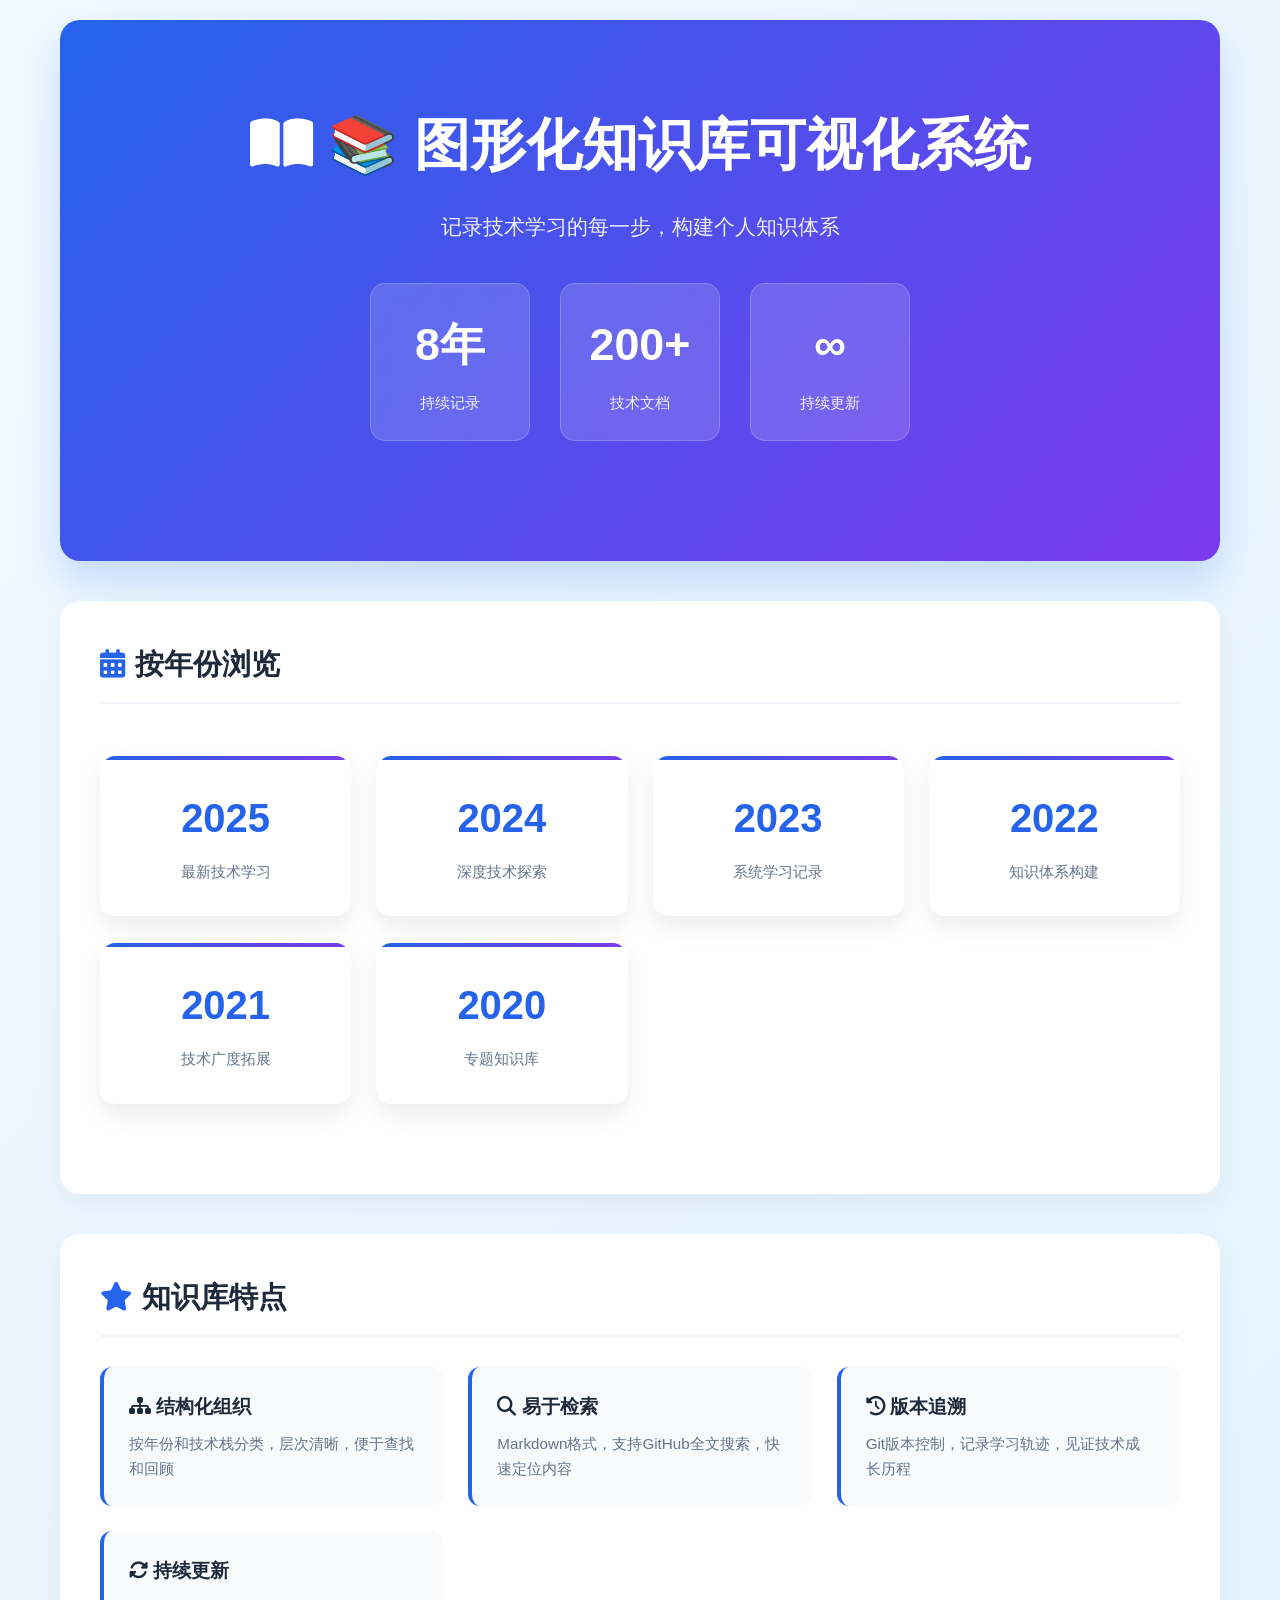
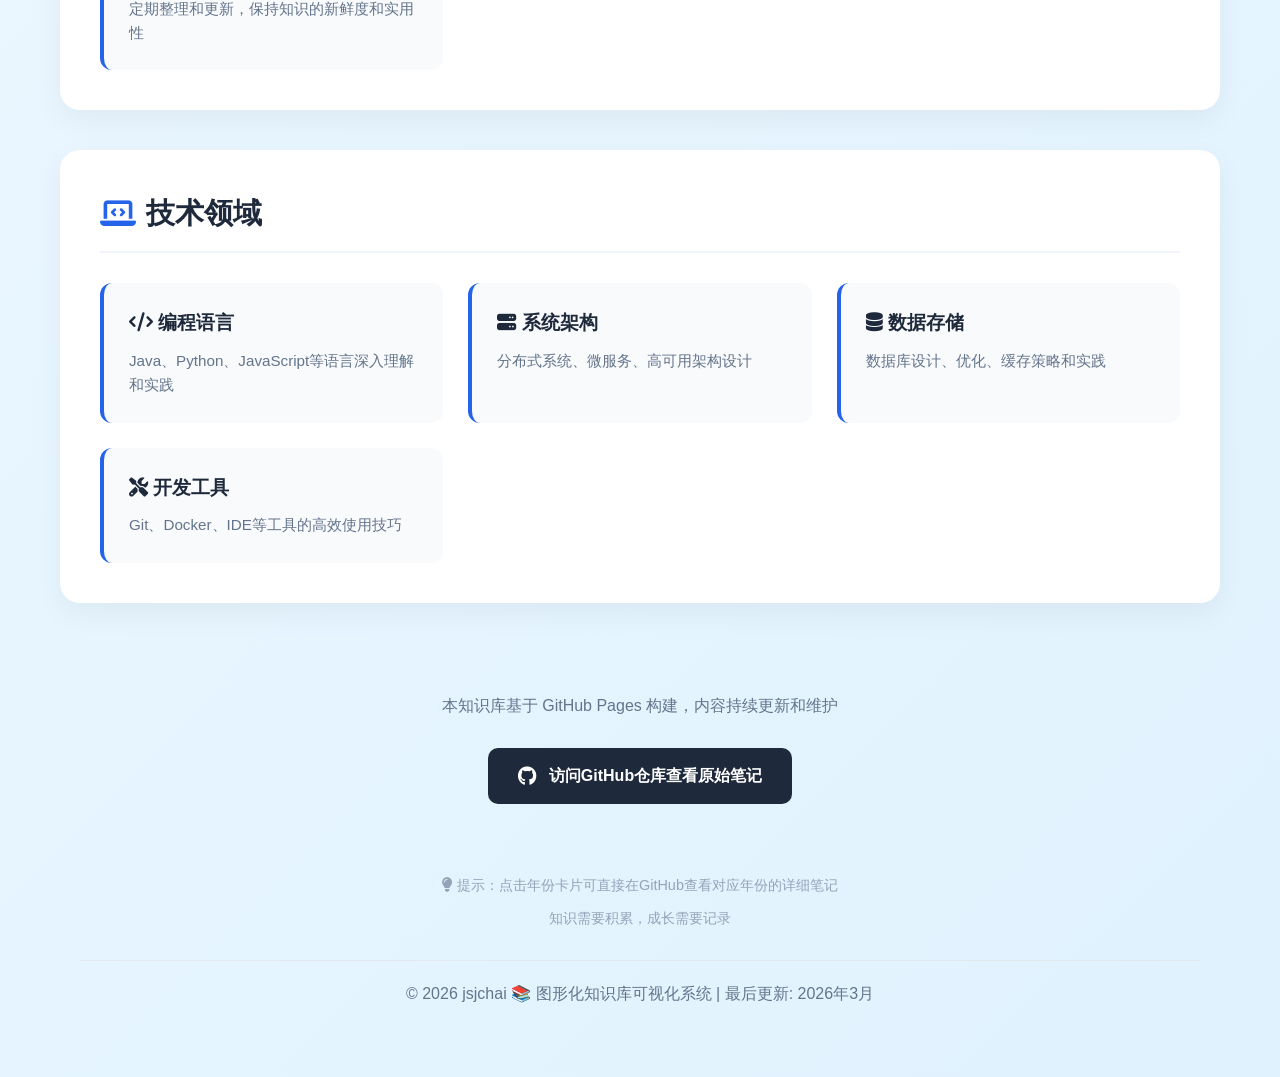
==== index.html @ b57062b4 "初始提交：创建图形化知识库可视化系统 包含： - 主页面 index.html - 2020年知识图谱 2020.html - 项目文档 README.md - MIT许可证 LICENSE - Gi" ====
<!DOCTYPE html>
<html lang="zh-CN">
<head>
    <meta charset="UTF-8">
    <meta name="viewport" content="width=device-width, initial-scale=1.0">
    <title>📚 jsjchai的📚 图形化知识库可视化系统</title>
    <link rel="stylesheet" href="https://cdnjs.cloudflare.com/ajax/libs/font-awesome/6.4.0/css/all.min.css">
    <style>
        :root {
            --primary: #2563eb;
            --secondary: #7c3aed;
            --light: #f8fafc;
            --dark: #1e293b;
            --gray: #64748b;
        }
        
        * {
            margin: 0;
            padding: 0;
            box-sizing: border-box;
        }
        
        body {
            font-family: -apple-system, BlinkMacSystemFont, 'Segoe UI', Roboto, 'Helvetica Neue', Arial, sans-serif;
            line-height: 1.6;
            color: var(--dark);
            background: linear-gradient(135deg, #f0f9ff 0%, #e0f2fe 100%);
            min-height: 100vh;
        }
        
        .container {
            max-width: 1200px;
            margin: 0 auto;
            padding: 20px;
        }
        
        /* 头部样式 */
        .hero {
            text-align: center;
            padding: 80px 20px;
            background: linear-gradient(135deg, var(--primary), var(--secondary));
            color: white;
            border-radius: 20px;
            margin-bottom: 40px;
            box-shadow: 0 20px 40px rgba(37, 99, 235, 0.2);
        }
        
        .hero h1 {
            font-size: 3.5em;
            margin-bottom: 20px;
            font-weight: 800;
        }
        
        .hero .subtitle {
            font-size: 1.3em;
            opacity: 0.9;
            max-width: 600px;
            margin: 0 auto 40px;
        }
        
        /* 统计卡片 */
        .stats {
            display: flex;
            justify-content: center;
            gap: 30px;
            margin: 40px 0;
            flex-wrap: wrap;
        }
        
        .stat-card {
            background: rgba(255, 255, 255, 0.15);
            backdrop-filter: blur(10px);
            padding: 25px;
            border-radius: 15px;
            text-align: center;
            min-width: 160px;
            border: 1px solid rgba(255, 255, 255, 0.2);
            transition: transform 0.3s ease;
        }
        
        .stat-card:hover {
            transform: translateY(-5px);
        }
        
        .stat-number {
            font-size: 2.8em;
            font-weight: bold;
            margin-bottom: 10px;
        }
        
        .stat-label {
            font-size: 0.95em;
            opacity: 0.9;
        }
        
        /* 年份网格 */
        .year-grid {
            display: grid;
            grid-template-columns: repeat(auto-fill, minmax(220px, 1fr));
            gap: 25px;
            margin: 50px 0;
        }
        
        .year-card {
            background: white;
            border-radius: 15px;
            padding: 30px;
            text-align: center;
            text-decoration: none;
            color: var(--dark);
            box-shadow: 0 10px 25px rgba(0, 0, 0, 0.08);
            transition: all 0.3s ease;
            border: 2px solid transparent;
            position: relative;
            overflow: hidden;
        }
        
        .year-card::before {
            content: '';
            position: absolute;
            top: 0;
            left: 0;
            right: 0;
            height: 4px;
            background: linear-gradient(90deg, var(--primary), var(--secondary));
        }
        
        .year-card:hover {
            transform: translateY(-10px);
            box-shadow: 0 20px 40px rgba(0, 0, 0, 0.15);
            border-color: var(--primary);
        }
        
        .year-number {
            font-size: 2.5em;
            font-weight: 800;
            color: var(--primary);
            margin-bottom: 10px;
        }
        
        .year-desc {
            color: var(--gray);
            font-size: 0.95em;
        }
        
        /* 内容区域 */
        .section {
            background: white;
            padding: 40px;
            border-radius: 20px;
            margin: 40px 0;
            box-shadow: 0 10px 30px rgba(0, 0, 0, 0.05);
        }
        
        .section h2 {
            color: var(--dark);
            font-size: 1.8em;
            margin-bottom: 30px;
            padding-bottom: 15px;
            border-bottom: 2px solid #f1f5f9;
            display: flex;
            align-items: center;
            gap: 10px;
        }
        
        .section h2 i {
            color: var(--primary);
        }
        
        /* 特性网格 */
        .features {
            display: grid;
            grid-template-columns: repeat(auto-fit, minmax(280px, 1fr));
            gap: 25px;
        }
        
        .feature {
            padding: 25px;
            background: var(--light);
            border-radius: 12px;
            border-left: 4px solid var(--primary);
        }
        
        .feature h3 {
            color: var(--dark);
            margin-bottom: 10px;
            font-size: 1.2em;
        }
        
        .feature p {
            color: var(--gray);
            font-size: 0.95em;
        }
        
        /* 页脚 */
        footer {
            text-align: center;
            padding: 50px 20px;
            color: var(--gray);
        }
        
        .github-btn {
            display: inline-flex;
            align-items: center;
            gap: 12px;
            background: var(--dark);
            color: white;
            padding: 15px 30px;
            border-radius: 10px;
            text-decoration: none;
            font-weight: 600;
            margin: 30px 0;
            transition: all 0.3s ease;
        }
        
        .github-btn:hover {
            background: #0f172a;
            transform: translateY(-3px);
            box-shadow: 0 10px 20px rgba(0, 0, 0, 0.2);
        }
        
        .github-btn i {
            font-size: 1.2em;
        }
        
        /* 响应式设计 */
        @media (max-width: 768px) {
            .hero h1 {
                font-size: 2.5em;
            }
            
            .hero .subtitle {
                font-size: 1.1em;
            }
            
            .year-grid {
                grid-template-columns: 1fr;
            }
            
            .stats {
                gap: 15px;
            }
            
            .stat-card {
                min-width: 140px;
                padding: 20px;
            }
            
            .stat-number {
                font-size: 2.2em;
            }
            
            .section {
                padding: 25px;
            }
        }
        
        @media (max-width: 480px) {
            .hero {
                padding: 50px 20px;
            }
            
            .hero h1 {
                font-size: 2em;
            }
            
            .stat-card {
                min-width: 120px;
                padding: 15px;
            }
            
            .features {
                grid-template-columns: 1fr;
            }
        }
        
        /* 动画效果 */
        @keyframes fadeIn {
            from { opacity: 0; transform: translateY(20px); }
            to { opacity: 1; transform: translateY(0); }
        }
        
        .fade-in {
            animation: fadeIn 0.6s ease-out;
        }
        
        .delay-1 { animation-delay: 0.1s; }
        .delay-2 { animation-delay: 0.2s; }
        .delay-3 { animation-delay: 0.3s; }
        
        /* 工具提示 */
        .tooltip {
            position: relative;
            display: inline-block;
        }
        
        .tooltip .tooltip-text {
            visibility: hidden;
            width: 200px;
            background-color: var(--dark);
            color: white;
            text-align: center;
            border-radius: 6px;
            padding: 10px;
            position: absolute;
            z-index: 1;
            bottom: 125%;
            left: 50%;
            transform: translateX(-50%);
            opacity: 0;
            transition: opacity 0.3s;
            font-size: 0.9em;
        }
        
        .tooltip:hover .tooltip-text {
            visibility: visible;
            opacity: 1;
        }
    </style>
</head>
<body>
    <div class="container">
        <!-- 头部 -->
        <header class="hero fade-in">
            <h1><i class="fas fa-book-open"></i> 📚 图形化知识库可视化系统</h1>
            <p class="subtitle">记录技术学习的每一步，构建个人知识体系</p>
            
            <div class="stats">
                <div class="stat-card fade-in delay-1">
                    <div class="stat-number">8年</div>
                    <div class="stat-label">持续记录</div>
                </div>
                <div class="stat-card fade-in delay-2">
                    <div class="stat-number">200+</div>
                    <div class="stat-label">技术文档</div>
                </div>
                <div class="stat-card fade-in delay-3">
                    <div class="stat-number">∞</div>
                    <div class="stat-label">持续更新</div>
                </div>
            </div>
        </header>
        
        <!-- 年份导航 -->
        <section class="section fade-in">
            <h2><i class="fas fa-calendar-alt"></i> 按年份浏览</h2>
            <div class="year-grid"><a href="https://github.com/jsjchai/knowledge-graph-visualizer/tree/master/2025" class="year-card tooltip" target="_blank">
                    <div class="year-number">2025</div>
                    <div class="year-desc">最新技术学习</div>
                    <span class="tooltip-text">查看2025年的学习笔记和心得</span>
                </a>
<a href="https://github.com/jsjchai/knowledge-graph-visualizer/tree/master/2024" class="year-card tooltip" target="_blank">
                    <div class="year-number">2024</div>
                    <div class="year-desc">深度技术探索</div>
                    <span class="tooltip-text">查看2024年的技术深度探索记录</span>
                </a>
<a href="https://github.com/jsjchai/knowledge-graph-visualizer/tree/master/2023" class="year-card tooltip" target="_blank">
                    <div class="year-number">2023</div>
                    <div class="year-desc">系统学习记录</div>
                    <span class="tooltip-text">查看2023年的系统学习历程</span>
                </a>
<a href="https://github.com/jsjchai/knowledge-graph-visualizer/tree/master/2022" class="year-card tooltip" target="_blank">
                    <div class="year-number">2022</div>
                    <div class="year-desc">知识体系构建</div>
                    <span class="tooltip-text">查看2022年的知识体系构建过程</span>
                </a>
<a href="https://github.com/jsjchai/knowledge-graph-visualizer/tree/master/2021" class="year-card tooltip" target="_blank">
                    <div class="year-number">2021</div>
                    <div class="year-desc">技术广度拓展</div>
                    <span class="tooltip-text">查看2021年的技术广度拓展记录</span>
                </a>
<a href="2020.html" class="year-card tooltip">
                    <div class="year-number">2020</div>
                    <div class="year-desc">专题知识库</div>
                    <span class="tooltip-text">查看2020年完整知识库专题页面</span>
                </a></div>
        </section>
        
        <!-- 知识库特点 -->
        <section class="section fade-in">
            <h2><i class="fas fa-star"></i> 知识库特点</h2>
            <div class="features">
                <div class="feature">
                    <h3><i class="fas fa-sitemap"></i> 结构化组织</h3>
                    <p>按年份和技术栈分类，层次清晰，便于查找和回顾</p>
                </div>
                <div class="feature">
                    <h3><i class="fas fa-search"></i> 易于检索</h3>
                    <p>Markdown格式，支持GitHub全文搜索，快速定位内容</p>
                </div>
                <div class="feature">
                    <h3><i class="fas fa-history"></i> 版本追溯</h3>
                    <p>Git版本控制，记录学习轨迹，见证技术成长历程</p>
                </div>
                <div class="feature">
                    <h3><i class="fas fa-sync-alt"></i> 持续更新</h3>
                    <p>定期整理和更新，保持知识的新鲜度和实用性</p>
                </div>
            </div>
        </section>
        
        <!-- 技术领域 -->
        <section class="section fade-in">
            <h2><i class="fas fa-laptop-code"></i> 技术领域</h2>
            <div class="features">
                <div class="feature">
                    <h3><i class="fas fa-code"></i> 编程语言</h3>
                    <p>Java、Python、JavaScript等语言深入理解和实践</p>
                </div>
                <div class="feature">
                    <h3><i class="fas fa-server"></i> 系统架构</h3>
                    <p>分布式系统、微服务、高可用架构设计</p>
                </div>
                <div class="feature">
                    <h3><i class="fas fa-database"></i> 数据存储</h3>
                    <p>数据库设计、优化、缓存策略和实践</p>
                </div>
                <div class="feature">
                    <h3><i class="fas fa-tools"></i> 开发工具</h3>
                    <p>Git、Docker、IDE等工具的高效使用技巧</p>
                </div>
            </div>
        </section>
        
        <!-- 页脚 -->
        <footer class="fade-in">
            <p>本知识库基于 GitHub Pages 构建，内容持续更新和维护</p>
            <a href="https://github.com/jsjchai/knowledge-graph-visualizer" class="github-btn" target="_blank">
                <i class="fab fa-github"></i>
                访问GitHub仓库查看原始笔记
            </a>
            <div style="margin-top: 40px; font-size: 0.9em; color: #94a3b8;">
                <p><i class="fas fa-lightbulb"></i> 提示：点击年份卡片可直接在GitHub查看对应年份的详细笔记</p>
                <p style="margin-top: 10px;">知识需要积累，成长需要记录</p>
            </div>
            <div style="margin-top: 30px; padding-top: 20px; border-top: 1px solid #e2e8f0;">
                <p>© 2026 jsjchai 📚 图形化知识库可视化系统 | 最后更新: 2026年3月</p>
            </div>
        </footer>
    </div>
    
    <script>
        // 简单的交互效果
        document.addEventListener('DOMContentLoaded', function() {
            // 为所有卡片添加点击效果
            const cards = document.querySelectorAll('.year-card, .stat-card');
            cards.forEach(card => {
                card.addEventListener('click', function() {
                    this.style.transform = 'scale(0.95)';
                    setTimeout(() => {
                        this.style.transform = '';
                    }, 150);
                });
            });
            
            // 滚动动画
            const observerOptions = {
                threshold: 0.1,
                rootMargin: '0px 0px -50px 0px'
            };
            
            const observer = new IntersectionObserver((entries) => {
                entries.forEach(entry => {
                    if (entry.isIntersecting) {
                        entry.target.classList.add('fade-in');
                    }
                });
            }, observerOptions);
            
            // 观察所有部分
            document.querySelectorAll('.section').forEach(section => {
                observer.observe(section);
            });
        });
    </script>
</body>
</html>
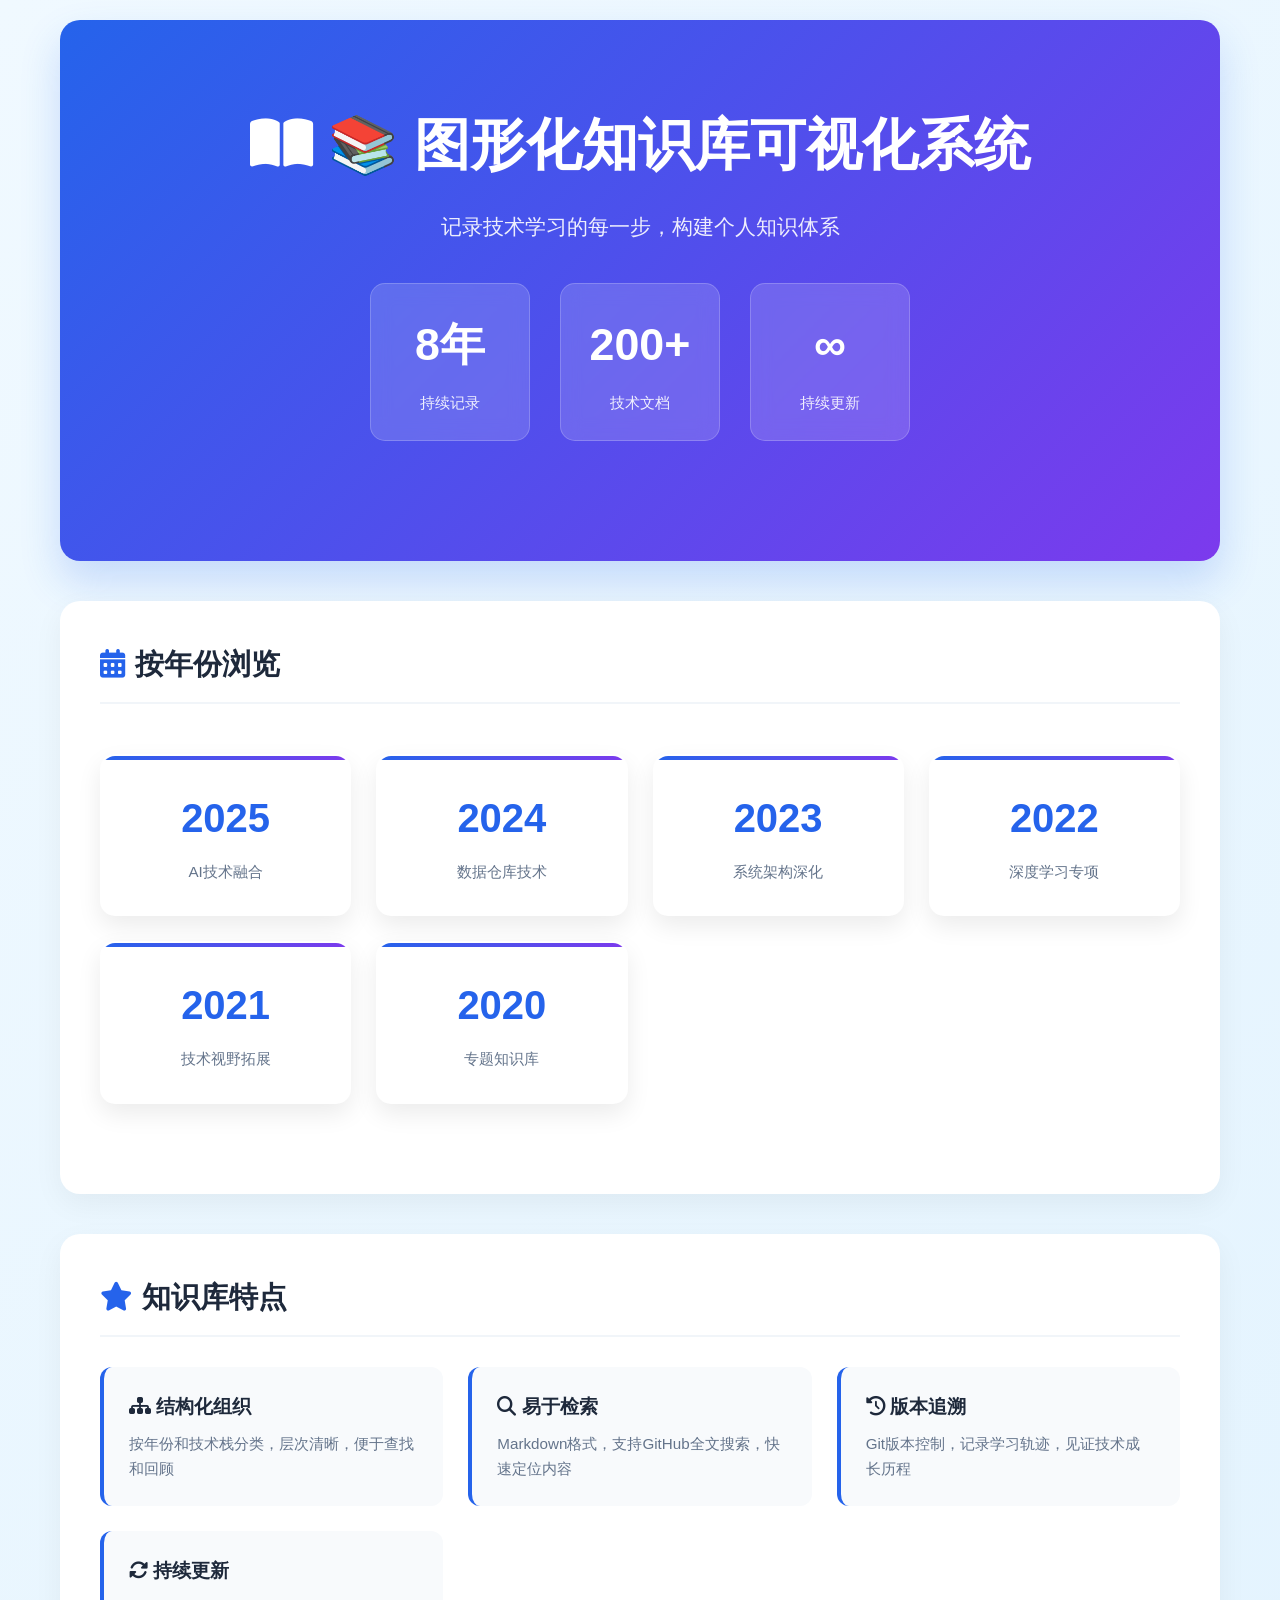
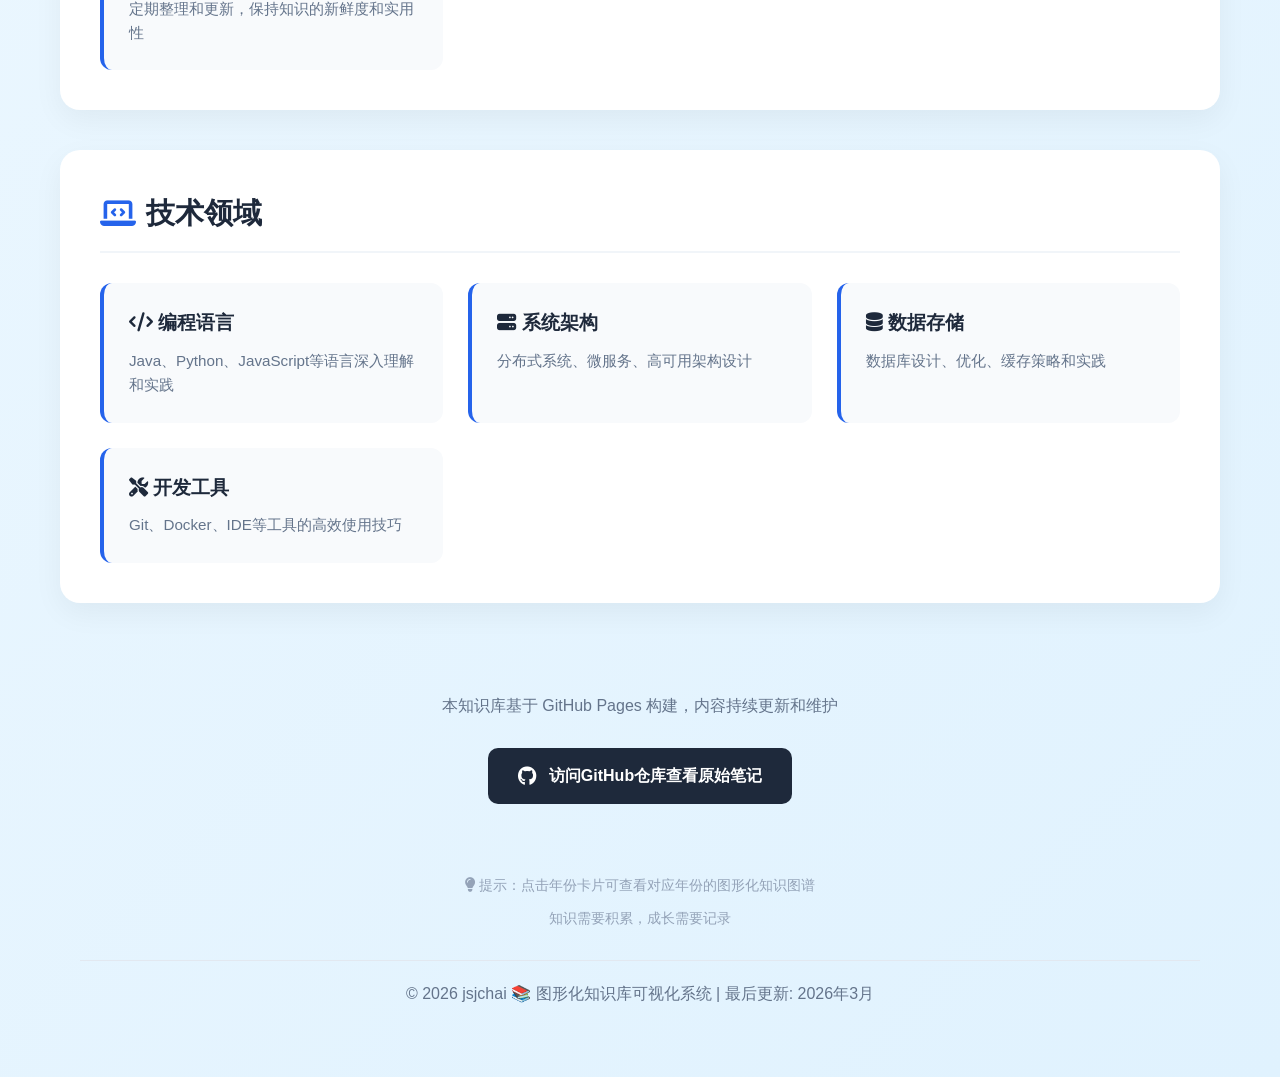
==== commit 181abdc6: "修复index.html中的链接问题 - 将年份卡片链接从GitHub仓库目录改为本地HTML页面 - 2021-2025年卡片现在链接到对应的.html文件 - 更新了年份描述以匹配实际内容 - 更" ====
--- a/index.html
+++ b/index.html
@@ -344,30 +344,30 @@
         <!-- 年份导航 -->
         <section class="section fade-in">
             <h2><i class="fas fa-calendar-alt"></i> 按年份浏览</h2>
-            <div class="year-grid"><a href="https://github.com/jsjchai/knowledge-graph-visualizer/tree/master/2025" class="year-card tooltip" target="_blank">
+            <div class="year-grid"><a href="2025.html" class="year-card tooltip">
                     <div class="year-number">2025</div>
-                    <div class="year-desc">最新技术学习</div>
-                    <span class="tooltip-text">查看2025年的学习笔记和心得</span>
+                    <div class="year-desc">AI技术融合</div>
+                    <span class="tooltip-text">查看2025年知识图谱：Spring AI与最新技术</span>
                 </a>
-<a href="https://github.com/jsjchai/knowledge-graph-visualizer/tree/master/2024" class="year-card tooltip" target="_blank">
+<a href="2024.html" class="year-card tooltip">
                     <div class="year-number">2024</div>
-                    <div class="year-desc">深度技术探索</div>
-                    <span class="tooltip-text">查看2024年的技术深度探索记录</span>
+                    <div class="year-desc">数据仓库技术</div>
+                    <span class="tooltip-text">查看2024年知识图谱：数据仓库与数据分析</span>
                 </a>
-<a href="https://github.com/jsjchai/knowledge-graph-visualizer/tree/master/2023" class="year-card tooltip" target="_blank">
+<a href="2023.html" class="year-card tooltip">
                     <div class="year-number">2023</div>
-                    <div class="year-desc">系统学习记录</div>
-                    <span class="tooltip-text">查看2023年的系统学习历程</span>
+                    <div class="year-desc">系统架构深化</div>
+                    <span class="tooltip-text">查看2023年知识图谱：系统架构与数据库技术</span>
                 </a>
-<a href="https://github.com/jsjchai/knowledge-graph-visualizer/tree/master/2022" class="year-card tooltip" target="_blank">
+<a href="2022.html" class="year-card tooltip">
                     <div class="year-number">2022</div>
-                    <div class="year-desc">知识体系构建</div>
-                    <span class="tooltip-text">查看2022年的知识体系构建过程</span>
+                    <div class="year-desc">深度学习专项</div>
+                    <span class="tooltip-text">查看2022年知识图谱：深度学习理论与实践</span>
                 </a>
-<a href="https://github.com/jsjchai/knowledge-graph-visualizer/tree/master/2021" class="year-card tooltip" target="_blank">
+<a href="2021.html" class="year-card tooltip">
                     <div class="year-number">2021</div>
-                    <div class="year-desc">技术广度拓展</div>
-                    <span class="tooltip-text">查看2021年的技术广度拓展记录</span>
+                    <div class="year-desc">技术视野拓展</div>
+                    <span class="tooltip-text">查看2021年知识图谱：架构整洁之道与技术广度</span>
                 </a>
 <a href="2020.html" class="year-card tooltip">
                     <div class="year-number">2020</div>
@@ -430,7 +430,7 @@
                 访问GitHub仓库查看原始笔记
             </a>
             <div style="margin-top: 40px; font-size: 0.9em; color: #94a3b8;">
-                <p><i class="fas fa-lightbulb"></i> 提示：点击年份卡片可直接在GitHub查看对应年份的详细笔记</p>
+                <p><i class="fas fa-lightbulb"></i> 提示：点击年份卡片可查看对应年份的图形化知识图谱</p>
                 <p style="margin-top: 10px;">知识需要积累，成长需要记录</p>
             </div>
             <div style="margin-top: 30px; padding-top: 20px; border-top: 1px solid #e2e8f0;">
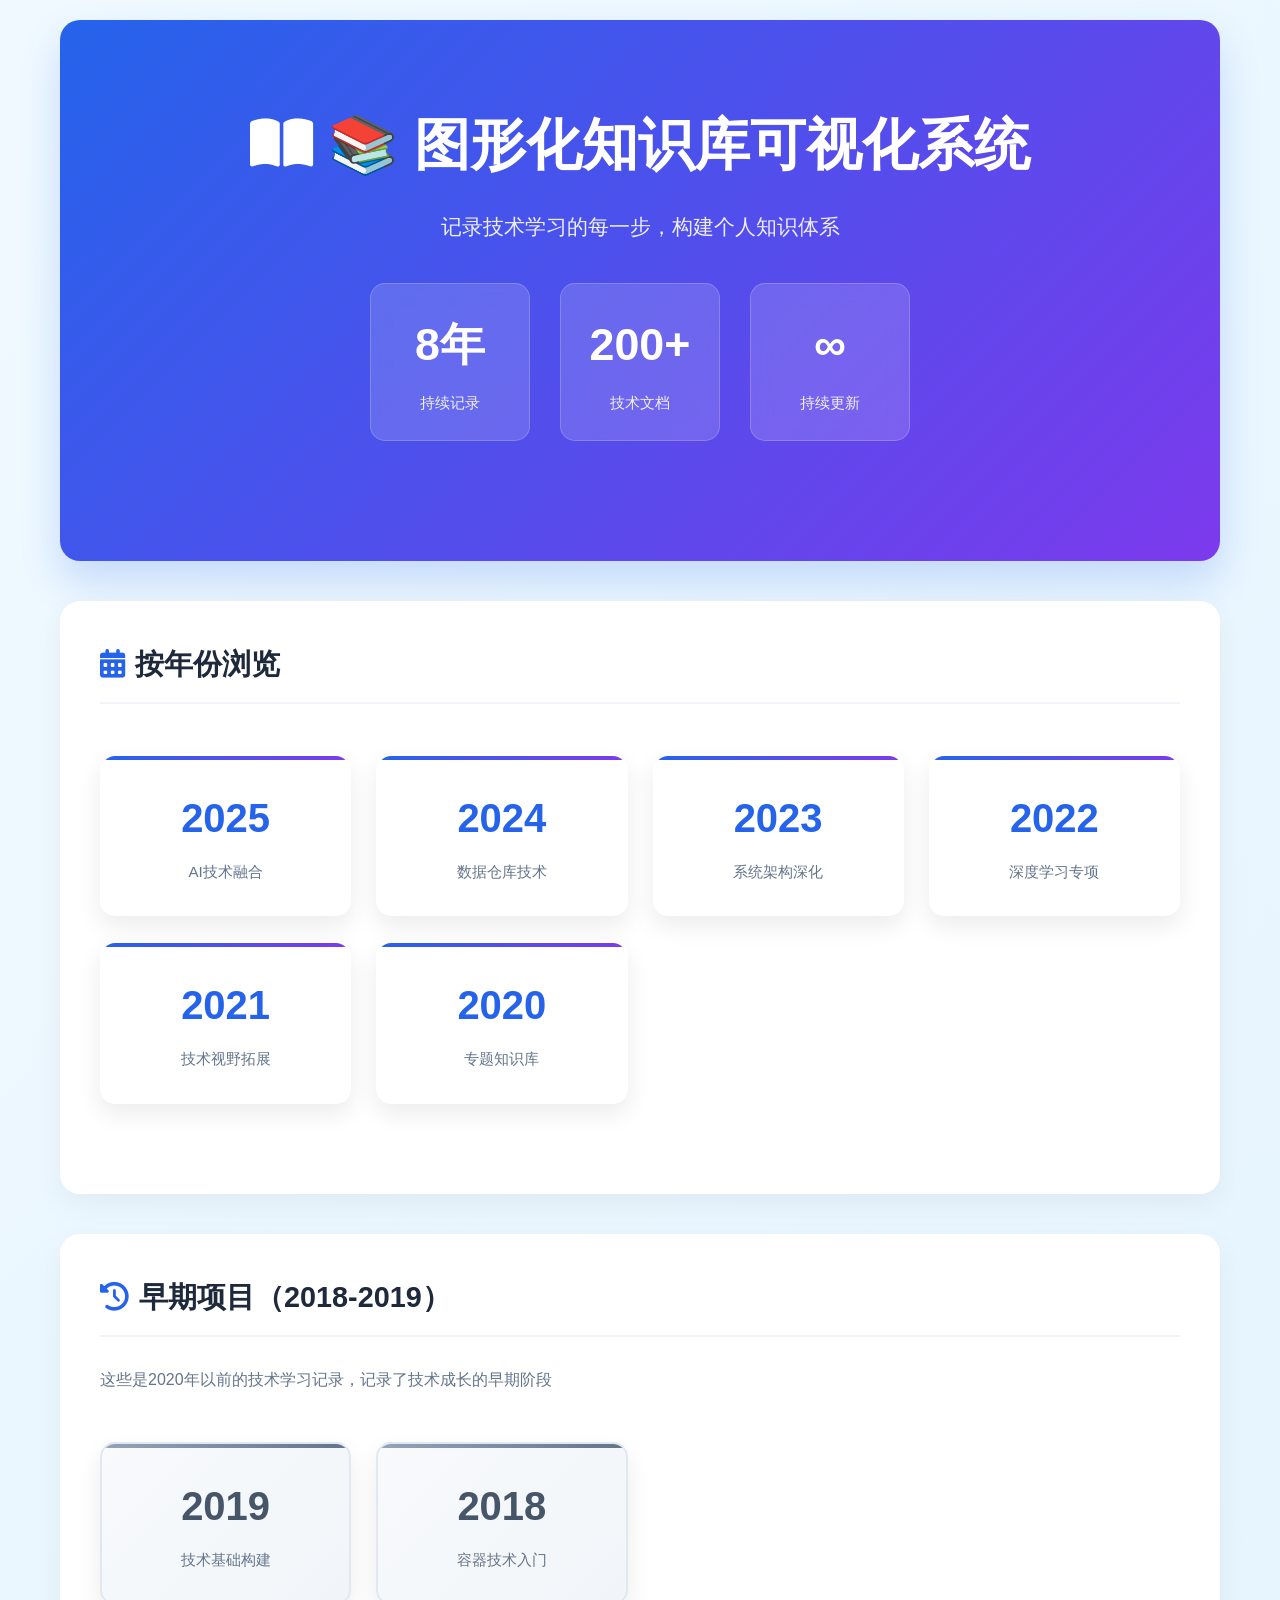
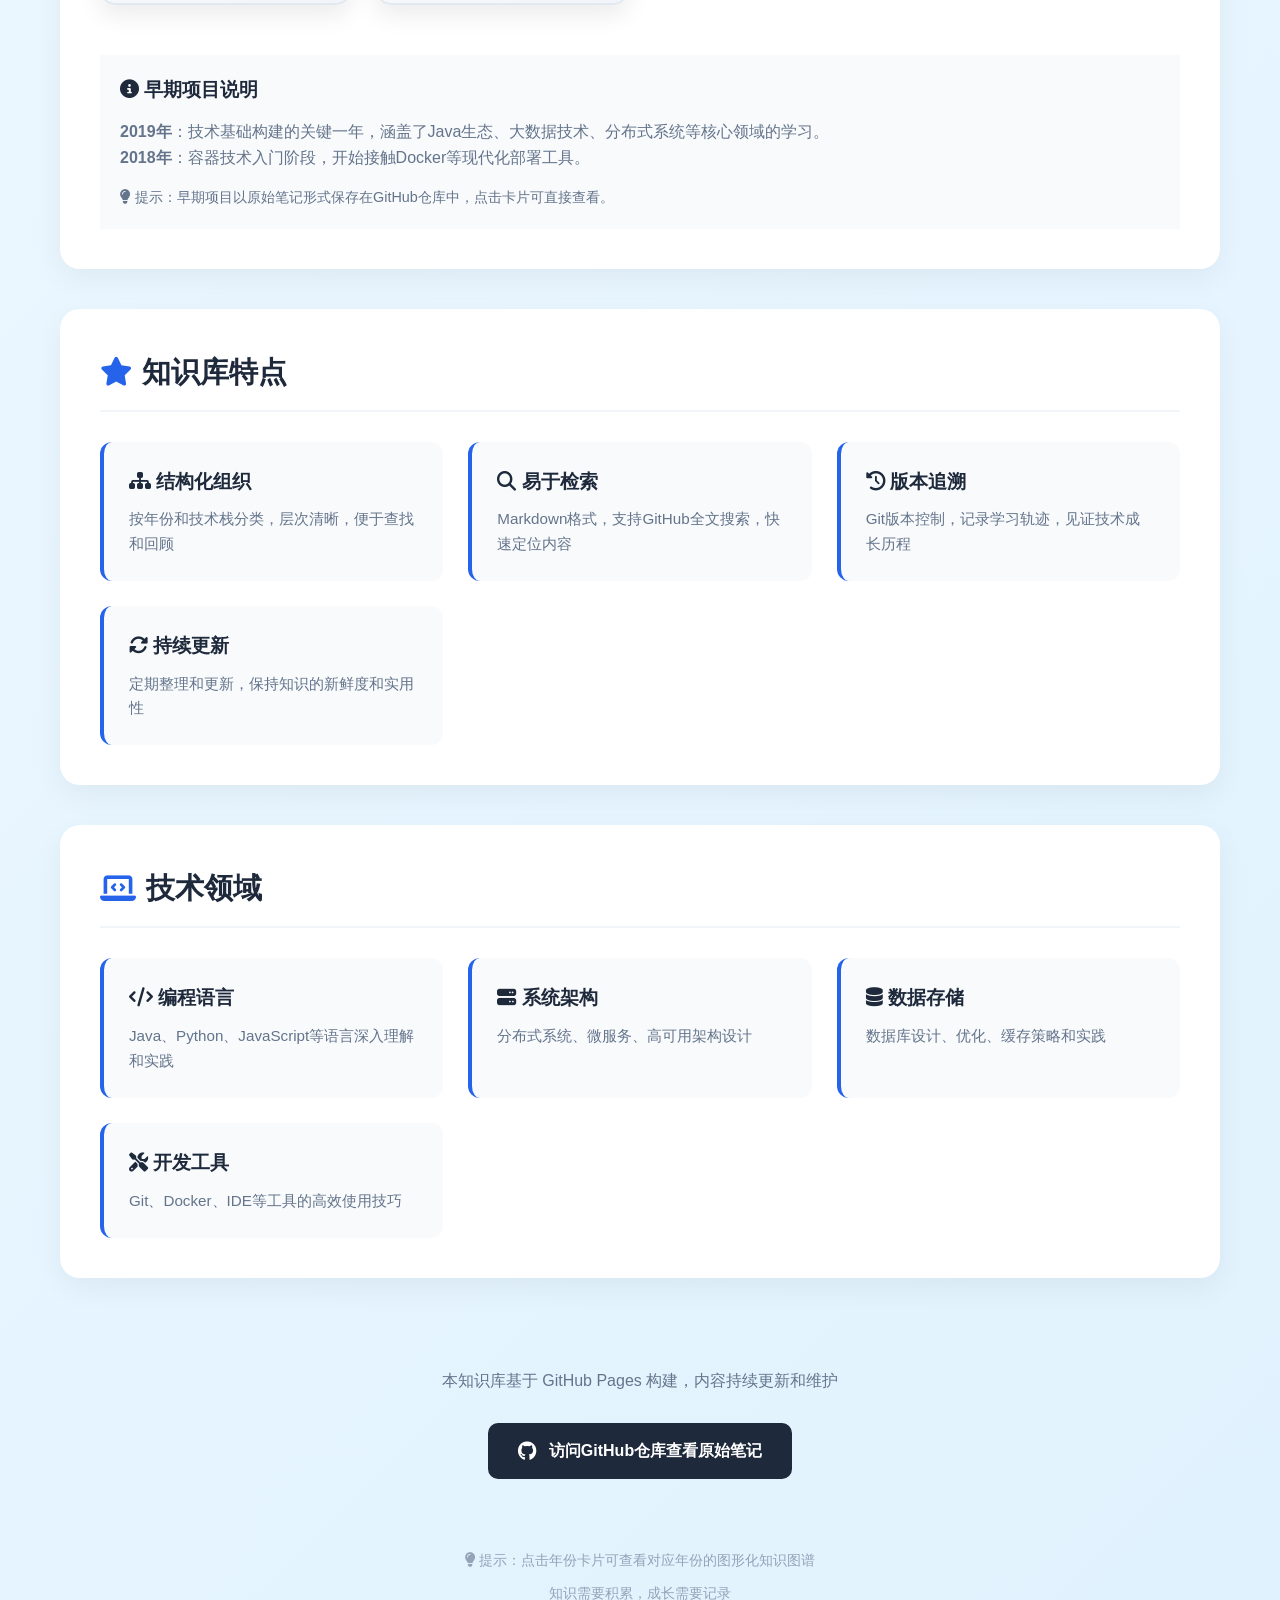
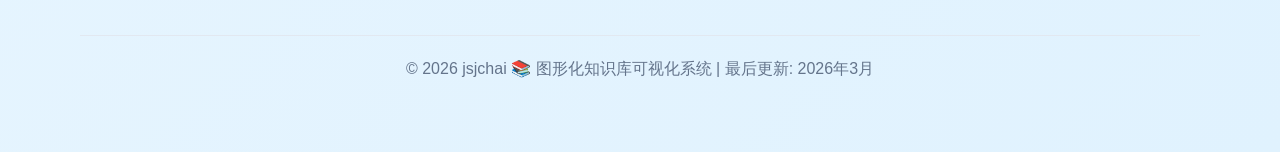
==== commit a741cca4: "添加早期项目（2018-2019年）跳转链接 在首页添加早期项目部分： 1. 2019年：技术基础构建 - 包含Kubernetes、Java、Spring、分布式等19个技术分类 2. 2018年：" ====
--- a/index.html
+++ b/index.html
@@ -1,477 +1,642 @@
 <!DOCTYPE html>
 <html lang="zh-CN">
-<head>
-    <meta charset="UTF-8">
-    <meta name="viewport" content="width=device-width, initial-scale=1.0">
-    <title>📚 jsjchai的📚 图形化知识库可视化系统</title>
-    <link rel="stylesheet" href="https://cdnjs.cloudflare.com/ajax/libs/font-awesome/6.4.0/css/all.min.css">
-    <style>
-        :root {
-            --primary: #2563eb;
-            --secondary: #7c3aed;
-            --light: #f8fafc;
-            --dark: #1e293b;
-            --gray: #64748b;
-        }
-        
-        * {
-            margin: 0;
-            padding: 0;
-            box-sizing: border-box;
-        }
-        
-        body {
-            font-family: -apple-system, BlinkMacSystemFont, 'Segoe UI', Roboto, 'Helvetica Neue', Arial, sans-serif;
-            line-height: 1.6;
-            color: var(--dark);
-            background: linear-gradient(135deg, #f0f9ff 0%, #e0f2fe 100%);
-            min-height: 100vh;
-        }
-        
-        .container {
-            max-width: 1200px;
-            margin: 0 auto;
-            padding: 20px;
-        }
-        
-        /* 头部样式 */
-        .hero {
-            text-align: center;
-            padding: 80px 20px;
-            background: linear-gradient(135deg, var(--primary), var(--secondary));
-            color: white;
-            border-radius: 20px;
-            margin-bottom: 40px;
-            box-shadow: 0 20px 40px rgba(37, 99, 235, 0.2);
-        }
-        
-        .hero h1 {
-            font-size: 3.5em;
-            margin-bottom: 20px;
-            font-weight: 800;
-        }
-        
-        .hero .subtitle {
-            font-size: 1.3em;
-            opacity: 0.9;
-            max-width: 600px;
-            margin: 0 auto 40px;
-        }
-        
-        /* 统计卡片 */
-        .stats {
-            display: flex;
-            justify-content: center;
-            gap: 30px;
-            margin: 40px 0;
-            flex-wrap: wrap;
-        }
-        
-        .stat-card {
-            background: rgba(255, 255, 255, 0.15);
-            backdrop-filter: blur(10px);
-            padding: 25px;
-            border-radius: 15px;
-            text-align: center;
-            min-width: 160px;
-            border: 1px solid rgba(255, 255, 255, 0.2);
-            transition: transform 0.3s ease;
-        }
-        
-        .stat-card:hover {
-            transform: translateY(-5px);
-        }
-        
-        .stat-number {
-            font-size: 2.8em;
-            font-weight: bold;
-            margin-bottom: 10px;
-        }
-        
-        .stat-label {
-            font-size: 0.95em;
-            opacity: 0.9;
-        }
-        
-        /* 年份网格 */
-        .year-grid {
-            display: grid;
-            grid-template-columns: repeat(auto-fill, minmax(220px, 1fr));
-            gap: 25px;
-            margin: 50px 0;
-        }
-        
-        .year-card {
-            background: white;
-            border-radius: 15px;
-            padding: 30px;
-            text-align: center;
-            text-decoration: none;
-            color: var(--dark);
-            box-shadow: 0 10px 25px rgba(0, 0, 0, 0.08);
-            transition: all 0.3s ease;
-            border: 2px solid transparent;
-            position: relative;
-            overflow: hidden;
-        }
-        
-        .year-card::before {
-            content: '';
-            position: absolute;
-            top: 0;
-            left: 0;
-            right: 0;
-            height: 4px;
-            background: linear-gradient(90deg, var(--primary), var(--secondary));
-        }
-        
-        .year-card:hover {
-            transform: translateY(-10px);
-            box-shadow: 0 20px 40px rgba(0, 0, 0, 0.15);
-            border-color: var(--primary);
-        }
-        
-        .year-number {
-            font-size: 2.5em;
-            font-weight: 800;
-            color: var(--primary);
-            margin-bottom: 10px;
-        }
-        
-        .year-desc {
-            color: var(--gray);
-            font-size: 0.95em;
-        }
-        
-        /* 内容区域 */
-        .section {
-            background: white;
-            padding: 40px;
-            border-radius: 20px;
-            margin: 40px 0;
-            box-shadow: 0 10px 30px rgba(0, 0, 0, 0.05);
-        }
-        
-        .section h2 {
-            color: var(--dark);
-            font-size: 1.8em;
-            margin-bottom: 30px;
-            padding-bottom: 15px;
-            border-bottom: 2px solid #f1f5f9;
-            display: flex;
-            align-items: center;
-            gap: 10px;
-        }
-        
-        .section h2 i {
-            color: var(--primary);
-        }
-        
-        /* 特性网格 */
-        .features {
-            display: grid;
-            grid-template-columns: repeat(auto-fit, minmax(280px, 1fr));
-            gap: 25px;
-        }
-        
-        .feature {
-            padding: 25px;
-            background: var(--light);
-            border-radius: 12px;
-            border-left: 4px solid var(--primary);
-        }
-        
-        .feature h3 {
-            color: var(--dark);
-            margin-bottom: 10px;
-            font-size: 1.2em;
-        }
-        
-        .feature p {
-            color: var(--gray);
-            font-size: 0.95em;
-        }
-        
-        /* 页脚 */
-        footer {
-            text-align: center;
-            padding: 50px 20px;
-            color: var(--gray);
-        }
-        
-        .github-btn {
-            display: inline-flex;
-            align-items: center;
-            gap: 12px;
-            background: var(--dark);
-            color: white;
-            padding: 15px 30px;
-            border-radius: 10px;
-            text-decoration: none;
-            font-weight: 600;
-            margin: 30px 0;
-            transition: all 0.3s ease;
-        }
-        
-        .github-btn:hover {
-            background: #0f172a;
-            transform: translateY(-3px);
-            box-shadow: 0 10px 20px rgba(0, 0, 0, 0.2);
-        }
-        
-        .github-btn i {
-            font-size: 1.2em;
-        }
-        
-        /* 响应式设计 */
-        @media (max-width: 768px) {
-            .hero h1 {
+    <head>
+        <meta charset="UTF-8">
+        <meta name="viewport" content="width=device-width, initial-scale=1.0">
+        <title>📚 jsjchai的图形化知识库可视化系统</title>
+        <link rel="stylesheet" href="https://cdnjs.cloudflare.com/ajax/libs/font-awesome/6.4.0/css/all.min.css">
+        <style>
+                :root  {
+            
+                --primary: #2563eb;
+                --secondary: #7c3aed;
+                --light: #f8fafc;
+                --dark: #1e293b;
+                --gray: #64748b;
+                
+        }
+
+                *  {
+            
+                margin: 0;
+                padding: 0;
+                box-sizing: border-box;
+                
+        }
+
+                body  {
+            
+                font-family: -apple-system, BlinkMacSystemFont, 'Segoe UI', Roboto, 'Helvetica Neue', Arial, sans-serif;
+                line-height: 1.6;
+                color: var(--dark);
+                background: linear-gradient(135deg, #f0f9ff 0%, #e0f2fe 100%);
+                min-height: 100vh;
+                
+        }
+
+                .container  {
+            
+                max-width: 1200px;
+                margin: 0 auto;
+                padding: 20px;
+                
+        }
+
+                /* 头部样式 */
+                .hero  {
+            
+                text-align: center;
+                padding: 80px 20px;
+                background: linear-gradient(135deg, var(--primary), var(--secondary));
+                color: white;
+                border-radius: 20px;
+                margin-bottom: 40px;
+                box-shadow: 0 20px 40px rgba(37, 99, 235, 0.2);
+                
+        }
+
+                .hero h1  {
+            
+                font-size: 3.5em;
+                margin-bottom: 20px;
+                font-weight: 800;
+                
+        }
+
+                .hero .subtitle  {
+            
+                font-size: 1.3em;
+                opacity: 0.9;
+                max-width: 600px;
+                margin: 0 auto 40px;
+                
+        }
+
+                /* 统计卡片 */
+                .stats  {
+            
+                display: flex;
+                justify-content: center;
+                gap: 30px;
+                margin: 40px 0;
+                flex-wrap: wrap;
+                
+        }
+
+                .stat-card  {
+            
+                background: rgba(255, 255, 255, 0.15);
+                backdrop-filter: blur(10px);
+                padding: 25px;
+                border-radius: 15px;
+                text-align: center;
+                min-width: 160px;
+                border: 1px solid rgba(255, 255, 255, 0.2);
+                transition: transform 0.3s ease;
+                
+        }
+
+                .stat-card:hover  {
+            
+                transform: translateY(-5px);
+                
+        }
+
+                .stat-number  {
+            
+                font-size: 2.8em;
+                font-weight: bold;
+                margin-bottom: 10px;
+                
+        }
+
+                .stat-label  {
+            
+                font-size: 0.95em;
+                opacity: 0.9;
+                
+        }
+
+                /* 年份网格 */
+                .year-grid  {
+            
+                display: grid;
+                grid-template-columns: repeat(auto-fill, minmax(220px, 1fr));
+                gap: 25px;
+                margin: 50px 0;
+                
+        }
+
+                .year-card  {
+            
+                background: white;
+                border-radius: 15px;
+                padding: 30px;
+                text-align: center;
+                text-decoration: none;
+                color: var(--dark);
+                box-shadow: 0 10px 25px rgba(0, 0, 0, 0.08);
+                transition: all 0.3s ease;
+                border: 2px solid transparent;
+                position: relative;
+                overflow: hidden;
+                
+        }
+
+                .year-card::before  {
+            
+                content: '';
+                position: absolute;
+                top: 0;
+                left: 0;
+                right: 0;
+                height: 4px;
+                background: linear-gradient(90deg, var(--primary), var(--secondary));
+                
+        }
+
+                .year-card:hover  {
+            
+                transform: translateY(-10px);
+                box-shadow: 0 20px 40px rgba(0, 0, 0, 0.15);
+                border-color: var(--primary);
+                
+        }
+
+                /* 早期项目卡片样式 */
+                .year-card.early-project  {
+            
+                background: linear-gradient(135deg, #f8fafc, #f1f5f9);
+                border: 2px solid #e2e8f0;
+                
+        }
+
+                .year-card.early-project::before  {
+            
+                background: linear-gradient(90deg, #94a3b8, #64748b);
+                
+        }
+
+                .year-card.early-project:hover  {
+            
+                border-color: #64748b;
+                background: linear-gradient(135deg, #f1f5f9, #e2e8f0);
+                
+        }
+
+                .year-card.early-project .year-number  {
+            
+                color: #475569;
+                
+        }
+
+                .year-card.early-project .year-desc  {
+            
+                color: #64748b;
+                
+        }
+
+                .year-number  {
+            
                 font-size: 2.5em;
-            }
-            
-            .hero .subtitle {
+                font-weight: 800;
+                color: var(--primary);
+                margin-bottom: 10px;
+                
+        }
+
+                .year-desc  {
+            
+                color: var(--gray);
+                font-size: 0.95em;
+                
+        }
+
+                /* 内容区域 */
+                .section  {
+            
+                background: white;
+                padding: 40px;
+                border-radius: 20px;
+                margin: 40px 0;
+                box-shadow: 0 10px 30px rgba(0, 0, 0, 0.05);
+                
+        }
+
+                .section h2  {
+            
+                color: var(--dark);
+                font-size: 1.8em;
+                margin-bottom: 30px;
+                padding-bottom: 15px;
+                border-bottom: 2px solid #f1f5f9;
+                display: flex;
+                align-items: center;
+                gap: 10px;
+                
+        }
+
+                .section h2 i  {
+            
+                color: var(--primary);
+                
+        }
+
+                /* 特性网格 */
+                .features  {
+            
+                display: grid;
+                grid-template-columns: repeat(auto-fit, minmax(280px, 1fr));
+                gap: 25px;
+                
+        }
+
+                .feature  {
+            
+                padding: 25px;
+                background: var(--light);
+                border-radius: 12px;
+                border-left: 4px solid var(--primary);
+                
+        }
+
+                .feature h3  {
+            
+                color: var(--dark);
+                margin-bottom: 10px;
+                font-size: 1.2em;
+                
+        }
+
+                .feature p  {
+            
+                color: var(--gray);
+                font-size: 0.95em;
+                
+        }
+
+                /* 页脚 */
+                footer  {
+            
+                text-align: center;
+                padding: 50px 20px;
+                color: var(--gray);
+                
+        }
+
+                .github-btn  {
+            
+                display: inline-flex;
+                align-items: center;
+                gap: 12px;
+                background: var(--dark);
+                color: white;
+                padding: 15px 30px;
+                border-radius: 10px;
+                text-decoration: none;
+                font-weight: 600;
+                margin: 30px 0;
+                transition: all 0.3s ease;
+                
+        }
+
+                .github-btn:hover  {
+            
+                background: #0f172a;
+                transform: translateY(-3px);
+                box-shadow: 0 10px 20px rgba(0, 0, 0, 0.2);
+                
+        }
+
+                .github-btn i  {
+            
+                font-size: 1.2em;
+                
+        }
+
+                /* 响应式设计 */
+                @media (max-width: 768px)  {
+            
+                .hero h1  {
+            
+                font-size: 2.5em;
+                
+        }
+
+                .hero .subtitle  {
+            
                 font-size: 1.1em;
-            }
-            
-            .year-grid {
+                
+        }
+
+                .year-grid  {
+            
                 grid-template-columns: 1fr;
-            }
-            
-            .stats {
+                
+        }
+
+                .stats  {
+            
                 gap: 15px;
-            }
-            
-            .stat-card {
+                
+        }
+
+                .stat-card  {
+            
                 min-width: 140px;
                 padding: 20px;
-            }
-            
-            .stat-number {
+                
+        }
+
+                .stat-number  {
+            
                 font-size: 2.2em;
-            }
-            
-            .section {
+                
+        }
+
+                .section  {
+            
                 padding: 25px;
-            }
-        }
-        
-        @media (max-width: 480px) {
-            .hero {
+                
+        }
+                
+        }
+
+                @media (max-width: 480px)  {
+            
+                .hero  {
+            
                 padding: 50px 20px;
-            }
-            
-            .hero h1 {
+                
+        }
+
+                .hero h1  {
+            
                 font-size: 2em;
-            }
-            
-            .stat-card {
+                
+        }
+
+                .stat-card  {
+            
                 min-width: 120px;
                 padding: 15px;
-            }
-            
-            .features {
+                
+        }
+
+                .features  {
+            
                 grid-template-columns: 1fr;
-            }
-        }
-        
-        /* 动画效果 */
-        @keyframes fadeIn {
-            from { opacity: 0; transform: translateY(20px); }
-            to { opacity: 1; transform: translateY(0); }
-        }
-        
-        .fade-in {
-            animation: fadeIn 0.6s ease-out;
-        }
-        
-        .delay-1 { animation-delay: 0.1s; }
-        .delay-2 { animation-delay: 0.2s; }
-        .delay-3 { animation-delay: 0.3s; }
-        
-        /* 工具提示 */
-        .tooltip {
-            position: relative;
-            display: inline-block;
-        }
-        
-        .tooltip .tooltip-text {
-            visibility: hidden;
-            width: 200px;
-            background-color: var(--dark);
-            color: white;
-            text-align: center;
-            border-radius: 6px;
-            padding: 10px;
-            position: absolute;
-            z-index: 1;
-            bottom: 125%;
-            left: 50%;
-            transform: translateX(-50%);
-            opacity: 0;
-            transition: opacity 0.3s;
-            font-size: 0.9em;
-        }
-        
-        .tooltip:hover .tooltip-text {
-            visibility: visible;
-            opacity: 1;
-        }
-    </style>
-</head>
-<body>
-    <div class="container">
-        <!-- 头部 -->
-        <header class="hero fade-in">
-            <h1><i class="fas fa-book-open"></i> 📚 图形化知识库可视化系统</h1>
-            <p class="subtitle">记录技术学习的每一步，构建个人知识体系</p>
-            
-            <div class="stats">
-                <div class="stat-card fade-in delay-1">
-                    <div class="stat-number">8年</div>
-                    <div class="stat-label">持续记录</div>
-                </div>
-                <div class="stat-card fade-in delay-2">
-                    <div class="stat-number">200+</div>
-                    <div class="stat-label">技术文档</div>
-                </div>
-                <div class="stat-card fade-in delay-3">
-                    <div class="stat-number">∞</div>
-                    <div class="stat-label">持续更新</div>
-                </div>
-            </div>
-        </header>
-        
-        <!-- 年份导航 -->
-        <section class="section fade-in">
-            <h2><i class="fas fa-calendar-alt"></i> 按年份浏览</h2>
-            <div class="year-grid"><a href="2025.html" class="year-card tooltip">
-                    <div class="year-number">2025</div>
-                    <div class="year-desc">AI技术融合</div>
-                    <span class="tooltip-text">查看2025年知识图谱：Spring AI与最新技术</span>
-                </a>
-<a href="2024.html" class="year-card tooltip">
-                    <div class="year-number">2024</div>
-                    <div class="year-desc">数据仓库技术</div>
-                    <span class="tooltip-text">查看2024年知识图谱：数据仓库与数据分析</span>
-                </a>
-<a href="2023.html" class="year-card tooltip">
-                    <div class="year-number">2023</div>
-                    <div class="year-desc">系统架构深化</div>
-                    <span class="tooltip-text">查看2023年知识图谱：系统架构与数据库技术</span>
-                </a>
-<a href="2022.html" class="year-card tooltip">
-                    <div class="year-number">2022</div>
-                    <div class="year-desc">深度学习专项</div>
-                    <span class="tooltip-text">查看2022年知识图谱：深度学习理论与实践</span>
-                </a>
-<a href="2021.html" class="year-card tooltip">
-                    <div class="year-number">2021</div>
-                    <div class="year-desc">技术视野拓展</div>
-                    <span class="tooltip-text">查看2021年知识图谱：架构整洁之道与技术广度</span>
-                </a>
-<a href="2020.html" class="year-card tooltip">
-                    <div class="year-number">2020</div>
-                    <div class="year-desc">专题知识库</div>
-                    <span class="tooltip-text">查看2020年完整知识库专题页面</span>
-                </a></div>
-        </section>
-        
-        <!-- 知识库特点 -->
-        <section class="section fade-in">
-            <h2><i class="fas fa-star"></i> 知识库特点</h2>
-            <div class="features">
-                <div class="feature">
-                    <h3><i class="fas fa-sitemap"></i> 结构化组织</h3>
-                    <p>按年份和技术栈分类，层次清晰，便于查找和回顾</p>
-                </div>
-                <div class="feature">
-                    <h3><i class="fas fa-search"></i> 易于检索</h3>
-                    <p>Markdown格式，支持GitHub全文搜索，快速定位内容</p>
-                </div>
-                <div class="feature">
-                    <h3><i class="fas fa-history"></i> 版本追溯</h3>
-                    <p>Git版本控制，记录学习轨迹，见证技术成长历程</p>
-                </div>
-                <div class="feature">
-                    <h3><i class="fas fa-sync-alt"></i> 持续更新</h3>
-                    <p>定期整理和更新，保持知识的新鲜度和实用性</p>
-                </div>
-            </div>
-        </section>
-        
-        <!-- 技术领域 -->
-        <section class="section fade-in">
-            <h2><i class="fas fa-laptop-code"></i> 技术领域</h2>
-            <div class="features">
-                <div class="feature">
-                    <h3><i class="fas fa-code"></i> 编程语言</h3>
-                    <p>Java、Python、JavaScript等语言深入理解和实践</p>
-                </div>
-                <div class="feature">
-                    <h3><i class="fas fa-server"></i> 系统架构</h3>
-                    <p>分布式系统、微服务、高可用架构设计</p>
-                </div>
-                <div class="feature">
-                    <h3><i class="fas fa-database"></i> 数据存储</h3>
-                    <p>数据库设计、优化、缓存策略和实践</p>
-                </div>
-                <div class="feature">
-                    <h3><i class="fas fa-tools"></i> 开发工具</h3>
-                    <p>Git、Docker、IDE等工具的高效使用技巧</p>
-                </div>
-            </div>
-        </section>
-        
-        <!-- 页脚 -->
-        <footer class="fade-in">
-            <p>本知识库基于 GitHub Pages 构建，内容持续更新和维护</p>
-            <a href="https://github.com/jsjchai/knowledge-graph-visualizer" class="github-btn" target="_blank">
-                <i class="fab fa-github"></i>
-                访问GitHub仓库查看原始笔记
-            </a>
-            <div style="margin-top: 40px; font-size: 0.9em; color: #94a3b8;">
-                <p><i class="fas fa-lightbulb"></i> 提示：点击年份卡片可查看对应年份的图形化知识图谱</p>
-                <p style="margin-top: 10px;">知识需要积累，成长需要记录</p>
-            </div>
-            <div style="margin-top: 30px; padding-top: 20px; border-top: 1px solid #e2e8f0;">
-                <p>© 2026 jsjchai 📚 图形化知识库可视化系统 | 最后更新: 2026年3月</p>
-            </div>
-        </footer>
-    </div>
-    
-    <script>
-        // 简单的交互效果
-        document.addEventListener('DOMContentLoaded', function() {
-            // 为所有卡片添加点击效果
-            const cards = document.querySelectorAll('.year-card, .stat-card');
-            cards.forEach(card => {
-                card.addEventListener('click', function() {
-                    this.style.transform = 'scale(0.95)';
-                    setTimeout(() => {
-                        this.style.transform = '';
-                    }, 150);
-                });
-            });
-            
-            // 滚动动画
-            const observerOptions = {
-                threshold: 0.1,
-                rootMargin: '0px 0px -50px 0px'
-            };
-            
-            const observer = new IntersectionObserver((entries) => {
-                entries.forEach(entry => {
-                    if (entry.isIntersecting) {
-                        entry.target.classList.add('fade-in');
-                    }
-                });
-            }, observerOptions);
-            
-            // 观察所有部分
-            document.querySelectorAll('.section').forEach(section => {
-                observer.observe(section);
-            });
-        });
-    </script>
-</body>
-</html>+                
+        }
+                
+        }
+
+                /* 动画效果 */
+                @keyframes fadeIn  {
+            
+                from  {
+             opacity: 0; transform: translateY(20px); 
+        }
+                to  {
+             opacity: 1; transform: translateY(0); 
+        }
+                
+        }
+
+                .fade-in  {
+            
+                animation: fadeIn 0.6s ease-out;
+                
+        }
+
+                .delay-1  {
+             animation-delay: 0.1s; 
+        }
+                .delay-2  {
+             animation-delay: 0.2s; 
+        }
+                .delay-3  {
+             animation-delay: 0.3s; 
+        }
+
+                /* 工具提示 */
+                .tooltip  {
+            
+                position: relative;
+                display: inline-block;
+                
+        }
+
+                .tooltip .tooltip-text  {
+            
+                visibility: hidden;
+                width: 200px;
+                background-color: var(--dark);
+                color: white;
+                text-align: center;
+                border-radius: 6px;
+                padding: 10px;
+                position: absolute;
+                z-index: 1;
+                bottom: 125%;
+                left: 50%;
+                transform: translateX(-50%);
+                opacity: 0;
+                transition: opacity 0.3s;
+                font-size: 0.9em;
+                
+        }
+
+                .tooltip:hover .tooltip-text  {
+            
+                visibility: visible;
+                opacity: 1;
+                
+        }
+            </style>
+        </head>
+        <body>
+            <div class="container">
+                <!-- 头部 -->
+                <header class="hero fade-in">
+                    <h1><i class="fas fa-book-open"></i> 📚 图形化知识库可视化系统</h1>
+                        <p class="subtitle">记录技术学习的每一步，构建个人知识体系</p>
+
+                            <div class="stats">
+                                <div class="stat-card fade-in delay-1">
+                                    <div class="stat-number">8年</div>
+                                        <div class="stat-label">持续记录</div>
+                                        </div>
+                                        <div class="stat-card fade-in delay-2">
+                                            <div class="stat-number">200+</div>
+                                                <div class="stat-label">技术文档</div>
+                                                </div>
+                                                <div class="stat-card fade-in delay-3">
+                                                    <div class="stat-number">∞</div>
+                                                        <div class="stat-label">持续更新</div>
+                                                        </div>
+                                                    </div>
+                                                </header>
+
+                                                <!-- 年份导航 -->
+                                                <section class="section fade-in">
+                                                    <h2><i class="fas fa-calendar-alt"></i> 按年份浏览</h2>
+                                                        <div class="year-grid"><a href="2025.html" class="year-card tooltip">
+                                                            <div class="year-number">2025</div>
+                                                                <div class="year-desc">AI技术融合</div>
+                                                                    <span class="tooltip-text">查看2025年知识图谱：Spring AI与最新技术</span>
+                                                                    </a>
+                                                                    <a href="2024.html" class="year-card tooltip">
+                                                                        <div class="year-number">2024</div>
+                                                                            <div class="year-desc">数据仓库技术</div>
+                                                                                <span class="tooltip-text">查看2024年知识图谱：数据仓库与数据分析</span>
+                                                                                </a>
+                                                                                <a href="2023.html" class="year-card tooltip">
+                                                                                    <div class="year-number">2023</div>
+                                                                                        <div class="year-desc">系统架构深化</div>
+                                                                                            <span class="tooltip-text">查看2023年知识图谱：系统架构与数据库技术</span>
+                                                                                            </a>
+                                                                                            <a href="2022.html" class="year-card tooltip">
+                                                                                                <div class="year-number">2022</div>
+                                                                                                    <div class="year-desc">深度学习专项</div>
+                                                                                                        <span class="tooltip-text">查看2022年知识图谱：深度学习理论与实践</span>
+                                                                                                        </a>
+                                                                                                        <a href="2021.html" class="year-card tooltip">
+                                                                                                            <div class="year-number">2021</div>
+                                                                                                                <div class="year-desc">技术视野拓展</div>
+                                                                                                                    <span class="tooltip-text">查看2021年知识图谱：架构整洁之道与技术广度</span>
+                                                                                                                    </a>
+                                                                                                                    <a href="2020.html" class="year-card tooltip">
+                                                                                                                        <div class="year-number">2020</div>
+                                                                                                                            <div class="year-desc">专题知识库</div>
+                                                                                                                                <span class="tooltip-text">查看2020年完整知识库专题页面</span>
+                                                                                                                                </a></div>
+                                                                                                                            </section>
+
+                                                                                                                            <!-- 早期项目 -->
+                                                                                                                            <section class="section fade-in">
+                                                                                                                                <h2><i class="fas fa-history"></i> 早期项目（2018-2019）</h2>
+                                                                                                                                <p style="margin-bottom: 20px; color: var(--gray);">这些是2020年以前的技术学习记录，记录了技术成长的早期阶段</p>
+                                                                                                                                    <div class="year-grid">
+                                                                                                                                        <a href="https://github.com/jsjchai/study-notes/tree/master/2019" class="year-card early-project tooltip" target="_blank">
+                                                                                                                                            <div class="year-number">2019</div>
+                                                                                                                                            <div class="year-desc">技术基础构建</div>
+                                                                                                                                            <span class="tooltip-text">查看2019年学习笔记：Kubernetes、Java、Spring、分布式等</span>
+                                                                                                                                        </a>
+                                                                                                                                        <a href="https://github.com/jsjchai/study-notes/tree/master/2018" class="year-card early-project tooltip" target="_blank">
+                                                                                                                                            <div class="year-number">2018</div>
+                                                                                                                                            <div class="year-desc">容器技术入门</div>
+                                                                                                                                            <span class="tooltip-text">查看2018年学习笔记：Docker、FFmpeg等</span>
+                                                                                                                                        </a>
+                                                                                                                                    </div>
+                                                                                                                                    <div style="margin-top: 30px; padding: 20px; background: var(--light); border-radius: var(--radius);">
+                                                                                                                                        <h3 style="margin-bottom: 15px; color: var(--dark);"><i class="fas fa-info-circle"></i> 早期项目说明</h3>
+                                                                                                                                        <p style="color: var(--gray); line-height: 1.6;">
+                                                                                                                                            <strong>2019年</strong>：技术基础构建的关键一年，涵盖了Java生态、大数据技术、分布式系统等核心领域的学习。<br>
+                                                                                                                                            <strong>2018年</strong>：容器技术入门阶段，开始接触Docker等现代化部署工具。
+                                                                                                                                        </p>
+                                                                                                                                        <p style="margin-top: 15px; color: var(--gray); font-size: 0.9em;">
+                                                                                                                                            <i class="fas fa-lightbulb"></i> 提示：早期项目以原始笔记形式保存在GitHub仓库中，点击卡片可直接查看。
+                                                                                                                                        </p>
+                                                                                                                                    </div>
+                                                                                                                            </section>
+
+                                                                                                                            <!-- 知识库特点 -->
+                                                                                                                            <section class="section fade-in">
+                                                                                                                                <h2><i class="fas fa-star"></i> 知识库特点</h2>
+                                                                                                                                    <div class="features">
+                                                                                                                                        <div class="feature">
+                                                                                                                                            <h3><i class="fas fa-sitemap"></i> 结构化组织</h3>
+                                                                                                                                                <p>按年份和技术栈分类，层次清晰，便于查找和回顾</p>
+                                                                                                                                                </div>
+                                                                                                                                                <div class="feature">
+                                                                                                                                                    <h3><i class="fas fa-search"></i> 易于检索</h3>
+                                                                                                                                                        <p>Markdown格式，支持GitHub全文搜索，快速定位内容</p>
+                                                                                                                                                        </div>
+                                                                                                                                                        <div class="feature">
+                                                                                                                                                            <h3><i class="fas fa-history"></i> 版本追溯</h3>
+                                                                                                                                                                <p>Git版本控制，记录学习轨迹，见证技术成长历程</p>
+                                                                                                                                                                </div>
+                                                                                                                                                                <div class="feature">
+                                                                                                                                                                    <h3><i class="fas fa-sync-alt"></i> 持续更新</h3>
+                                                                                                                                                                        <p>定期整理和更新，保持知识的新鲜度和实用性</p>
+                                                                                                                                                                        </div>
+                                                                                                                                                                    </div>
+                                                                                                                                                                </section>
+
+                                                                                                                                                                <!-- 技术领域 -->
+                                                                                                                                                                <section class="section fade-in">
+                                                                                                                                                                    <h2><i class="fas fa-laptop-code"></i> 技术领域</h2>
+                                                                                                                                                                        <div class="features">
+                                                                                                                                                                            <div class="feature">
+                                                                                                                                                                                <h3><i class="fas fa-code"></i> 编程语言</h3>
+                                                                                                                                                                                    <p>Java、Python、JavaScript等语言深入理解和实践</p>
+                                                                                                                                                                                    </div>
+                                                                                                                                                                                    <div class="feature">
+                                                                                                                                                                                        <h3><i class="fas fa-server"></i> 系统架构</h3>
+                                                                                                                                                                                            <p>分布式系统、微服务、高可用架构设计</p>
+                                                                                                                                                                                            </div>
+                                                                                                                                                                                            <div class="feature">
+                                                                                                                                                                                                <h3><i class="fas fa-database"></i> 数据存储</h3>
+                                                                                                                                                                                                    <p>数据库设计、优化、缓存策略和实践</p>
+                                                                                                                                                                                                    </div>
+                                                                                                                                                                                                    <div class="feature">
+                                                                                                                                                                                                        <h3><i class="fas fa-tools"></i> 开发工具</h3>
+                                                                                                                                                                                                            <p>Git、Docker、IDE等工具的高效使用技巧</p>
+                                                                                                                                                                                                            </div>
+                                                                                                                                                                                                        </div>
+                                                                                                                                                                                                    </section>
+
+                                                                                                                                                                                                    <!-- 页脚 -->
+                                                                                                                                                                                                    <footer class="fade-in">
+                                                                                                                                                                                                        <p>本知识库基于 GitHub Pages 构建，内容持续更新和维护</p>
+                                                                                                                                                                                                            <a href="https://github.com/jsjchai/knowledge-graph-visualizer" class="github-btn" target="_blank">
+                                                                                                                                                                                                                <i class="fab fa-github"></i>
+                                                                                                                                                                                                                    访问GitHub仓库查看原始笔记
+                                                                                                                                                                                                                </a>
+                                                                                                                                                                                                                <div style="margin-top: 40px; font-size: 0.9em; color: #94a3b8;">
+                                                                                                                                                                                                                    <p><i class="fas fa-lightbulb"></i> 提示：点击年份卡片可查看对应年份的图形化知识图谱</p>
+                                                                                                                                                                                                                        <p style="margin-top: 10px;">知识需要积累，成长需要记录</p>
+                                                                                                                                                                                                                        </div>
+                                                                                                                                                                                                                        <div style="margin-top: 30px; padding-top: 20px; border-top: 1px solid #e2e8f0;">
+                                                                                                                                                                                                                            <p>© 2026 jsjchai 📚 图形化知识库可视化系统 | 最后更新: 2026年3月</p>
+                                                                                                                                                                                                                            </div>
+                                                                                                                                                                                                                        </footer>
+                                                                                                                                                                                                                    </div>
+
+                                                                                                                                                                                                                    <script>
+                                                                                                                                                                                                                        // 简单的交互效果
+                                                                                                                                                                                                                        document.addEventListener('DOMContentLoaded', function() {
+                                                                                                                                                                                                                        // 为所有卡片添加点击效果
+                                                                                                                                                                                                                        const cards = document.querySelectorAll('.year-card, .stat-card');
+                                                                                                                                                                                                                        cards.forEach(card => {
+                                                                                                                                                                                                                        card.addEventListener('click', function() {
+                                                                                                                                                                                                                        this.style.transform = 'scale(0.95)';
+                                                                                                                                                                                                                        setTimeout(() => {
+                                                                                                                                                                                                                        this.style.transform = '';
+                                                                                                                                                                                                                        }, 150);
+                                                                                                                                                                                                                        });
+                                                                                                                                                                                                                        });
+
+                                                                                                                                                                                                                        // 滚动动画
+                                                                                                                                                                                                                        const observerOptions = {
+                                                                                                                                                                                                                        threshold: 0.1,
+                                                                                                                                                                                                                        rootMargin: '0px 0px -50px 0px'
+                                                                                                                                                                                                                        };
+
+                                                                                                                                                                                                                        const observer = new IntersectionObserver((entries) => {
+                                                                                                                                                                                                                        entries.forEach(entry => {
+                                                                                                                                                                                                                        if (entry.isIntersecting) {
+                                                                                                                                                                                                                        entry.target.classList.add('fade-in');
+                                                                                                                                                                                                                        }
+                                                                                                                                                                                                                        });
+                                                                                                                                                                                                                        }, observerOptions);
+
+                                                                                                                                                                                                                        // 观察所有部分
+                                                                                                                                                                                                                        document.querySelectorAll('.section').forEach(section => {
+                                                                                                                                                                                                                        observer.observe(section);
+                                                                                                                                                                                                                        });
+                                                                                                                                                                                                                        });
+                                                                                                                                                                                                                    </script>
+                                                                                                                                                                                                                </body>
+                                                                                                                                                                                                            </html>
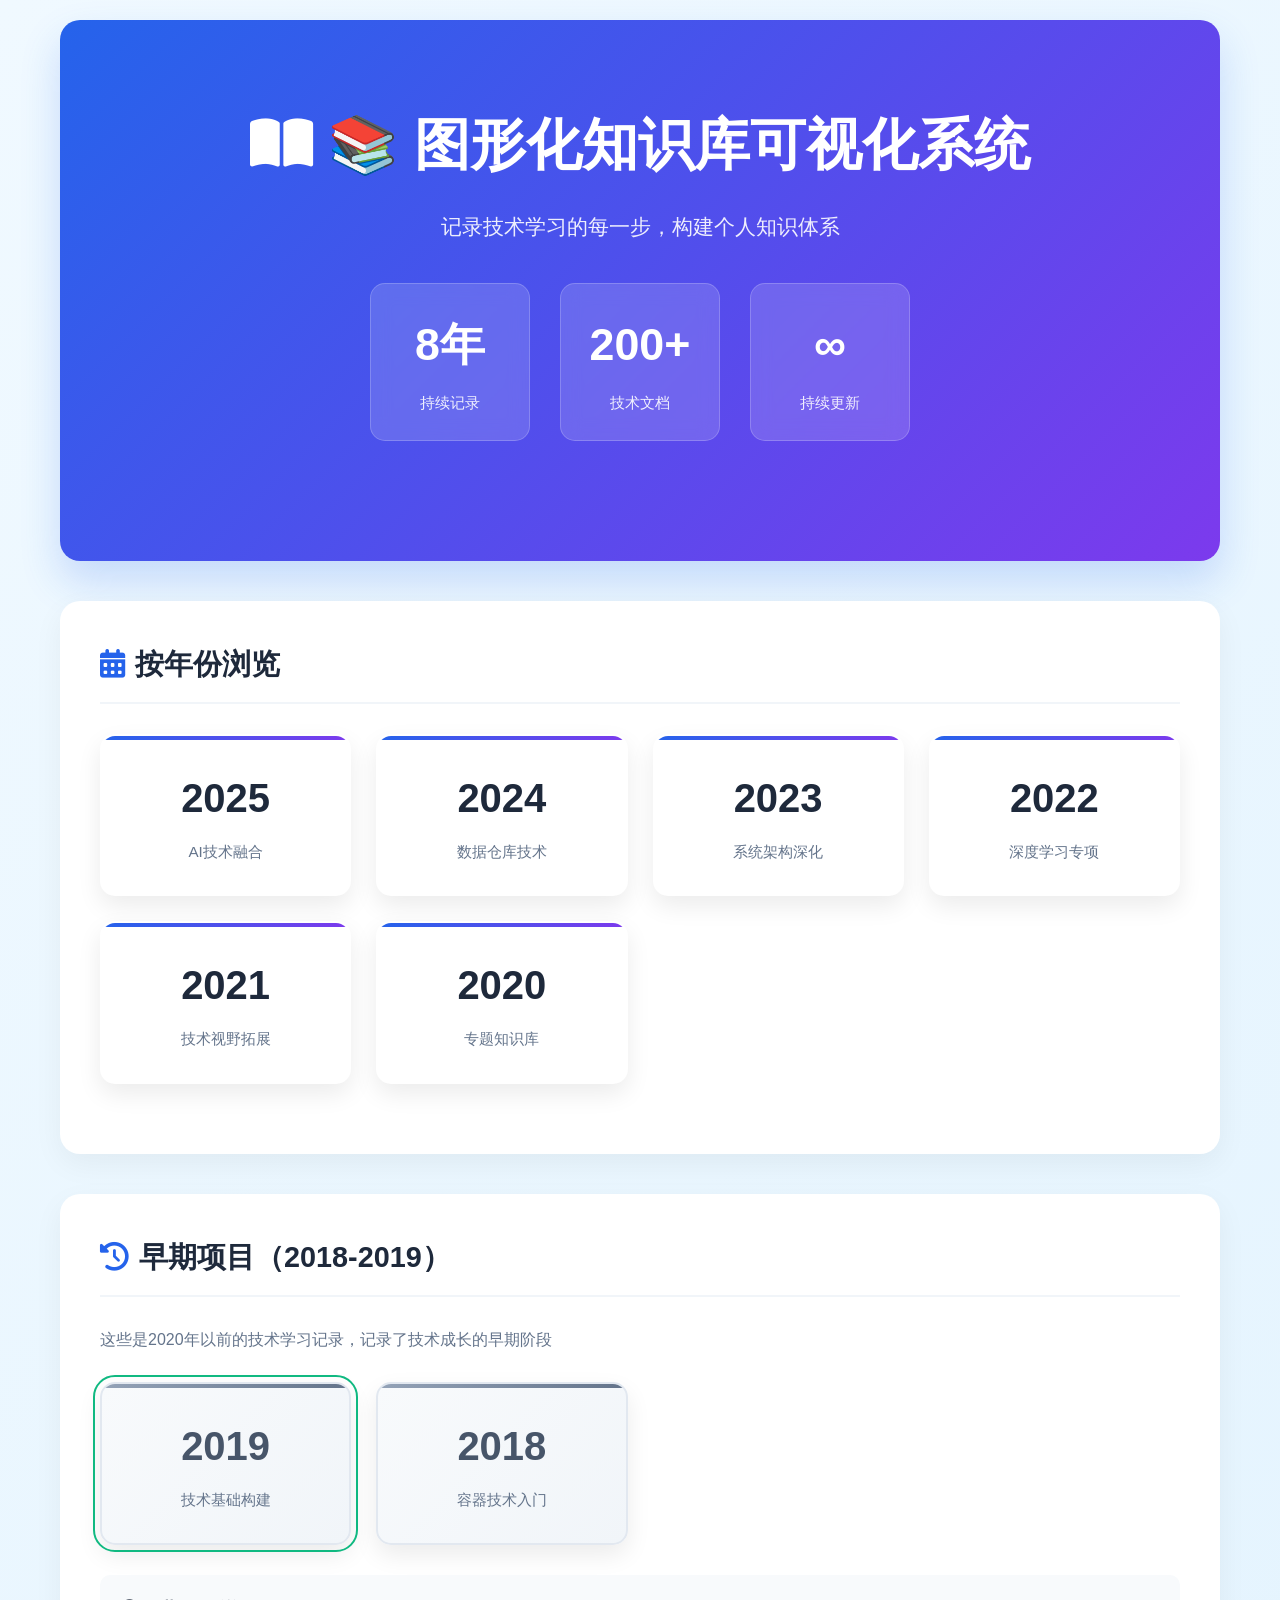
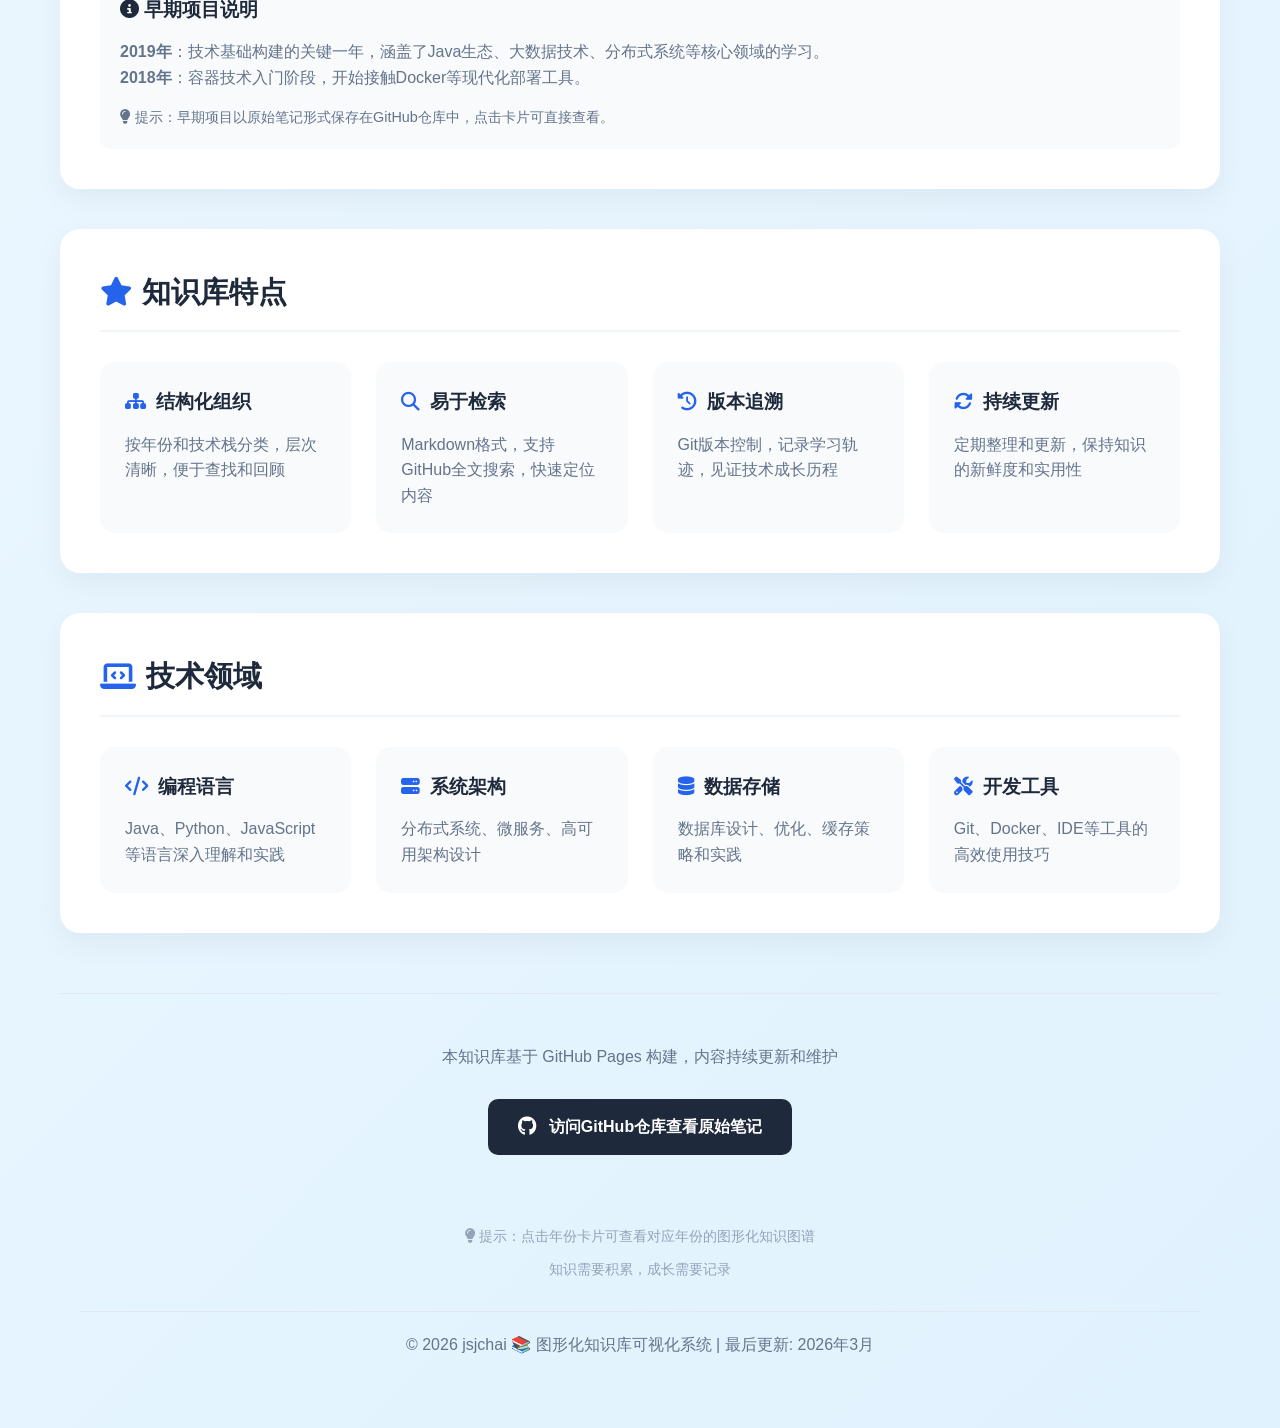
==== commit de52ead0: "分离CSS和JS到外部文件，重构代码结构 重大重构： 1. 将内联CSS分离到外部文件：styles.css（主样式）、year-styles.css（年份页面） 2. 将内联JavaScript分离" ====
--- a/index.html
+++ b/index.html
@@ -1,642 +1,205 @@
 <!DOCTYPE html>
 <html lang="zh-CN">
-    <head>
-        <meta charset="UTF-8">
-        <meta name="viewport" content="width=device-width, initial-scale=1.0">
-        <title>📚 jsjchai的图形化知识库可视化系统</title>
-        <link rel="stylesheet" href="https://cdnjs.cloudflare.com/ajax/libs/font-awesome/6.4.0/css/all.min.css">
-        <style>
-                :root  {
-            
-                --primary: #2563eb;
-                --secondary: #7c3aed;
-                --light: #f8fafc;
-                --dark: #1e293b;
-                --gray: #64748b;
-                
-        }
-
-                *  {
-            
-                margin: 0;
-                padding: 0;
-                box-sizing: border-box;
-                
-        }
-
-                body  {
-            
-                font-family: -apple-system, BlinkMacSystemFont, 'Segoe UI', Roboto, 'Helvetica Neue', Arial, sans-serif;
-                line-height: 1.6;
-                color: var(--dark);
-                background: linear-gradient(135deg, #f0f9ff 0%, #e0f2fe 100%);
-                min-height: 100vh;
-                
-        }
-
-                .container  {
-            
-                max-width: 1200px;
-                margin: 0 auto;
-                padding: 20px;
-                
-        }
-
-                /* 头部样式 */
-                .hero  {
-            
-                text-align: center;
-                padding: 80px 20px;
-                background: linear-gradient(135deg, var(--primary), var(--secondary));
-                color: white;
-                border-radius: 20px;
-                margin-bottom: 40px;
-                box-shadow: 0 20px 40px rgba(37, 99, 235, 0.2);
-                
-        }
-
-                .hero h1  {
-            
-                font-size: 3.5em;
-                margin-bottom: 20px;
-                font-weight: 800;
-                
-        }
-
-                .hero .subtitle  {
-            
-                font-size: 1.3em;
-                opacity: 0.9;
-                max-width: 600px;
-                margin: 0 auto 40px;
-                
-        }
-
-                /* 统计卡片 */
-                .stats  {
-            
-                display: flex;
-                justify-content: center;
-                gap: 30px;
-                margin: 40px 0;
-                flex-wrap: wrap;
-                
-        }
-
-                .stat-card  {
-            
-                background: rgba(255, 255, 255, 0.15);
-                backdrop-filter: blur(10px);
-                padding: 25px;
-                border-radius: 15px;
-                text-align: center;
-                min-width: 160px;
-                border: 1px solid rgba(255, 255, 255, 0.2);
-                transition: transform 0.3s ease;
-                
-        }
-
-                .stat-card:hover  {
-            
-                transform: translateY(-5px);
-                
-        }
-
-                .stat-number  {
-            
-                font-size: 2.8em;
-                font-weight: bold;
-                margin-bottom: 10px;
-                
-        }
-
-                .stat-label  {
-            
-                font-size: 0.95em;
-                opacity: 0.9;
-                
-        }
-
-                /* 年份网格 */
-                .year-grid  {
-            
-                display: grid;
-                grid-template-columns: repeat(auto-fill, minmax(220px, 1fr));
-                gap: 25px;
-                margin: 50px 0;
-                
-        }
-
-                .year-card  {
-            
-                background: white;
-                border-radius: 15px;
-                padding: 30px;
-                text-align: center;
-                text-decoration: none;
-                color: var(--dark);
-                box-shadow: 0 10px 25px rgba(0, 0, 0, 0.08);
-                transition: all 0.3s ease;
-                border: 2px solid transparent;
-                position: relative;
-                overflow: hidden;
-                
-        }
-
-                .year-card::before  {
-            
-                content: '';
-                position: absolute;
-                top: 0;
-                left: 0;
-                right: 0;
-                height: 4px;
-                background: linear-gradient(90deg, var(--primary), var(--secondary));
-                
-        }
-
-                .year-card:hover  {
-            
-                transform: translateY(-10px);
-                box-shadow: 0 20px 40px rgba(0, 0, 0, 0.15);
-                border-color: var(--primary);
-                
-        }
-
-                /* 早期项目卡片样式 */
-                .year-card.early-project  {
-            
-                background: linear-gradient(135deg, #f8fafc, #f1f5f9);
-                border: 2px solid #e2e8f0;
-                
-        }
-
-                .year-card.early-project::before  {
-            
-                background: linear-gradient(90deg, #94a3b8, #64748b);
-                
-        }
-
-                .year-card.early-project:hover  {
-            
-                border-color: #64748b;
-                background: linear-gradient(135deg, #f1f5f9, #e2e8f0);
-                
-        }
-
-                .year-card.early-project .year-number  {
-            
-                color: #475569;
-                
-        }
-
-                .year-card.early-project .year-desc  {
-            
-                color: #64748b;
-                
-        }
-
-                .year-number  {
-            
-                font-size: 2.5em;
-                font-weight: 800;
-                color: var(--primary);
-                margin-bottom: 10px;
-                
-        }
-
-                .year-desc  {
-            
-                color: var(--gray);
-                font-size: 0.95em;
-                
-        }
-
-                /* 内容区域 */
-                .section  {
-            
-                background: white;
-                padding: 40px;
-                border-radius: 20px;
-                margin: 40px 0;
-                box-shadow: 0 10px 30px rgba(0, 0, 0, 0.05);
-                
-        }
-
-                .section h2  {
-            
-                color: var(--dark);
-                font-size: 1.8em;
-                margin-bottom: 30px;
-                padding-bottom: 15px;
-                border-bottom: 2px solid #f1f5f9;
-                display: flex;
-                align-items: center;
-                gap: 10px;
-                
-        }
-
-                .section h2 i  {
-            
-                color: var(--primary);
-                
-        }
-
-                /* 特性网格 */
-                .features  {
-            
-                display: grid;
-                grid-template-columns: repeat(auto-fit, minmax(280px, 1fr));
-                gap: 25px;
-                
-        }
-
-                .feature  {
-            
-                padding: 25px;
-                background: var(--light);
-                border-radius: 12px;
-                border-left: 4px solid var(--primary);
-                
-        }
-
-                .feature h3  {
-            
-                color: var(--dark);
-                margin-bottom: 10px;
-                font-size: 1.2em;
-                
-        }
-
-                .feature p  {
-            
-                color: var(--gray);
-                font-size: 0.95em;
-                
-        }
-
-                /* 页脚 */
-                footer  {
-            
-                text-align: center;
-                padding: 50px 20px;
-                color: var(--gray);
-                
-        }
-
-                .github-btn  {
-            
-                display: inline-flex;
-                align-items: center;
-                gap: 12px;
-                background: var(--dark);
-                color: white;
-                padding: 15px 30px;
-                border-radius: 10px;
-                text-decoration: none;
-                font-weight: 600;
-                margin: 30px 0;
-                transition: all 0.3s ease;
-                
-        }
-
-                .github-btn:hover  {
-            
-                background: #0f172a;
-                transform: translateY(-3px);
-                box-shadow: 0 10px 20px rgba(0, 0, 0, 0.2);
-                
-        }
-
-                .github-btn i  {
-            
-                font-size: 1.2em;
-                
-        }
-
-                /* 响应式设计 */
-                @media (max-width: 768px)  {
-            
-                .hero h1  {
-            
-                font-size: 2.5em;
-                
-        }
-
-                .hero .subtitle  {
-            
-                font-size: 1.1em;
-                
-        }
-
-                .year-grid  {
-            
-                grid-template-columns: 1fr;
-                
-        }
-
-                .stats  {
-            
-                gap: 15px;
-                
-        }
-
-                .stat-card  {
-            
-                min-width: 140px;
-                padding: 20px;
-                
-        }
-
-                .stat-number  {
-            
-                font-size: 2.2em;
-                
-        }
-
-                .section  {
-            
-                padding: 25px;
-                
-        }
-                
-        }
-
-                @media (max-width: 480px)  {
-            
-                .hero  {
-            
-                padding: 50px 20px;
-                
-        }
-
-                .hero h1  {
-            
-                font-size: 2em;
-                
-        }
-
-                .stat-card  {
-            
-                min-width: 120px;
-                padding: 15px;
-                
-        }
-
-                .features  {
-            
-                grid-template-columns: 1fr;
-                
-        }
-                
-        }
-
-                /* 动画效果 */
-                @keyframes fadeIn  {
-            
-                from  {
-             opacity: 0; transform: translateY(20px); 
-        }
-                to  {
-             opacity: 1; transform: translateY(0); 
-        }
-                
-        }
-
-                .fade-in  {
-            
-                animation: fadeIn 0.6s ease-out;
-                
-        }
-
-                .delay-1  {
-             animation-delay: 0.1s; 
-        }
-                .delay-2  {
-             animation-delay: 0.2s; 
-        }
-                .delay-3  {
-             animation-delay: 0.3s; 
-        }
-
-                /* 工具提示 */
-                .tooltip  {
-            
-                position: relative;
-                display: inline-block;
-                
-        }
-
-                .tooltip .tooltip-text  {
-            
-                visibility: hidden;
-                width: 200px;
-                background-color: var(--dark);
-                color: white;
-                text-align: center;
-                border-radius: 6px;
-                padding: 10px;
-                position: absolute;
-                z-index: 1;
-                bottom: 125%;
-                left: 50%;
-                transform: translateX(-50%);
-                opacity: 0;
-                transition: opacity 0.3s;
-                font-size: 0.9em;
-                
-        }
-
-                .tooltip:hover .tooltip-text  {
-            
-                visibility: visible;
-                opacity: 1;
-                
-        }
-            </style>
-        </head>
-        <body>
-            <div class="container">
-                <!-- 头部 -->
-                <header class="hero fade-in">
-                    <h1><i class="fas fa-book-open"></i> 📚 图形化知识库可视化系统</h1>
-                        <p class="subtitle">记录技术学习的每一步，构建个人知识体系</p>
-
-                            <div class="stats">
-                                <div class="stat-card fade-in delay-1">
-                                    <div class="stat-number">8年</div>
-                                        <div class="stat-label">持续记录</div>
-                                        </div>
-                                        <div class="stat-card fade-in delay-2">
-                                            <div class="stat-number">200+</div>
-                                                <div class="stat-label">技术文档</div>
-                                                </div>
-                                                <div class="stat-card fade-in delay-3">
-                                                    <div class="stat-number">∞</div>
-                                                        <div class="stat-label">持续更新</div>
-                                                        </div>
-                                                    </div>
-                                                </header>
-
-                                                <!-- 年份导航 -->
-                                                <section class="section fade-in">
-                                                    <h2><i class="fas fa-calendar-alt"></i> 按年份浏览</h2>
-                                                        <div class="year-grid"><a href="2025.html" class="year-card tooltip">
-                                                            <div class="year-number">2025</div>
-                                                                <div class="year-desc">AI技术融合</div>
-                                                                    <span class="tooltip-text">查看2025年知识图谱：Spring AI与最新技术</span>
-                                                                    </a>
-                                                                    <a href="2024.html" class="year-card tooltip">
-                                                                        <div class="year-number">2024</div>
-                                                                            <div class="year-desc">数据仓库技术</div>
-                                                                                <span class="tooltip-text">查看2024年知识图谱：数据仓库与数据分析</span>
-                                                                                </a>
-                                                                                <a href="2023.html" class="year-card tooltip">
-                                                                                    <div class="year-number">2023</div>
-                                                                                        <div class="year-desc">系统架构深化</div>
-                                                                                            <span class="tooltip-text">查看2023年知识图谱：系统架构与数据库技术</span>
-                                                                                            </a>
-                                                                                            <a href="2022.html" class="year-card tooltip">
-                                                                                                <div class="year-number">2022</div>
-                                                                                                    <div class="year-desc">深度学习专项</div>
-                                                                                                        <span class="tooltip-text">查看2022年知识图谱：深度学习理论与实践</span>
-                                                                                                        </a>
-                                                                                                        <a href="2021.html" class="year-card tooltip">
-                                                                                                            <div class="year-number">2021</div>
-                                                                                                                <div class="year-desc">技术视野拓展</div>
-                                                                                                                    <span class="tooltip-text">查看2021年知识图谱：架构整洁之道与技术广度</span>
-                                                                                                                    </a>
-                                                                                                                    <a href="2020.html" class="year-card tooltip">
-                                                                                                                        <div class="year-number">2020</div>
-                                                                                                                            <div class="year-desc">专题知识库</div>
-                                                                                                                                <span class="tooltip-text">查看2020年完整知识库专题页面</span>
-                                                                                                                                </a></div>
-                                                                                                                            </section>
-
-                                                                                                                            <!-- 早期项目 -->
-                                                                                                                            <section class="section fade-in">
-                                                                                                                                <h2><i class="fas fa-history"></i> 早期项目（2018-2019）</h2>
-                                                                                                                                <p style="margin-bottom: 20px; color: var(--gray);">这些是2020年以前的技术学习记录，记录了技术成长的早期阶段</p>
-                                                                                                                                    <div class="year-grid">
-                                                                                                                                        <a href="https://github.com/jsjchai/study-notes/tree/master/2019" class="year-card early-project tooltip" target="_blank">
-                                                                                                                                            <div class="year-number">2019</div>
-                                                                                                                                            <div class="year-desc">技术基础构建</div>
-                                                                                                                                            <span class="tooltip-text">查看2019年学习笔记：Kubernetes、Java、Spring、分布式等</span>
-                                                                                                                                        </a>
-                                                                                                                                        <a href="https://github.com/jsjchai/study-notes/tree/master/2018" class="year-card early-project tooltip" target="_blank">
-                                                                                                                                            <div class="year-number">2018</div>
-                                                                                                                                            <div class="year-desc">容器技术入门</div>
-                                                                                                                                            <span class="tooltip-text">查看2018年学习笔记：Docker、FFmpeg等</span>
-                                                                                                                                        </a>
-                                                                                                                                    </div>
-                                                                                                                                    <div style="margin-top: 30px; padding: 20px; background: var(--light); border-radius: var(--radius);">
-                                                                                                                                        <h3 style="margin-bottom: 15px; color: var(--dark);"><i class="fas fa-info-circle"></i> 早期项目说明</h3>
-                                                                                                                                        <p style="color: var(--gray); line-height: 1.6;">
-                                                                                                                                            <strong>2019年</strong>：技术基础构建的关键一年，涵盖了Java生态、大数据技术、分布式系统等核心领域的学习。<br>
-                                                                                                                                            <strong>2018年</strong>：容器技术入门阶段，开始接触Docker等现代化部署工具。
-                                                                                                                                        </p>
-                                                                                                                                        <p style="margin-top: 15px; color: var(--gray); font-size: 0.9em;">
-                                                                                                                                            <i class="fas fa-lightbulb"></i> 提示：早期项目以原始笔记形式保存在GitHub仓库中，点击卡片可直接查看。
-                                                                                                                                        </p>
-                                                                                                                                    </div>
-                                                                                                                            </section>
-
-                                                                                                                            <!-- 知识库特点 -->
-                                                                                                                            <section class="section fade-in">
-                                                                                                                                <h2><i class="fas fa-star"></i> 知识库特点</h2>
-                                                                                                                                    <div class="features">
-                                                                                                                                        <div class="feature">
-                                                                                                                                            <h3><i class="fas fa-sitemap"></i> 结构化组织</h3>
-                                                                                                                                                <p>按年份和技术栈分类，层次清晰，便于查找和回顾</p>
-                                                                                                                                                </div>
-                                                                                                                                                <div class="feature">
-                                                                                                                                                    <h3><i class="fas fa-search"></i> 易于检索</h3>
-                                                                                                                                                        <p>Markdown格式，支持GitHub全文搜索，快速定位内容</p>
-                                                                                                                                                        </div>
-                                                                                                                                                        <div class="feature">
-                                                                                                                                                            <h3><i class="fas fa-history"></i> 版本追溯</h3>
-                                                                                                                                                                <p>Git版本控制，记录学习轨迹，见证技术成长历程</p>
-                                                                                                                                                                </div>
-                                                                                                                                                                <div class="feature">
-                                                                                                                                                                    <h3><i class="fas fa-sync-alt"></i> 持续更新</h3>
-                                                                                                                                                                        <p>定期整理和更新，保持知识的新鲜度和实用性</p>
-                                                                                                                                                                        </div>
-                                                                                                                                                                    </div>
-                                                                                                                                                                </section>
-
-                                                                                                                                                                <!-- 技术领域 -->
-                                                                                                                                                                <section class="section fade-in">
-                                                                                                                                                                    <h2><i class="fas fa-laptop-code"></i> 技术领域</h2>
-                                                                                                                                                                        <div class="features">
-                                                                                                                                                                            <div class="feature">
-                                                                                                                                                                                <h3><i class="fas fa-code"></i> 编程语言</h3>
-                                                                                                                                                                                    <p>Java、Python、JavaScript等语言深入理解和实践</p>
-                                                                                                                                                                                    </div>
-                                                                                                                                                                                    <div class="feature">
-                                                                                                                                                                                        <h3><i class="fas fa-server"></i> 系统架构</h3>
-                                                                                                                                                                                            <p>分布式系统、微服务、高可用架构设计</p>
-                                                                                                                                                                                            </div>
-                                                                                                                                                                                            <div class="feature">
-                                                                                                                                                                                                <h3><i class="fas fa-database"></i> 数据存储</h3>
-                                                                                                                                                                                                    <p>数据库设计、优化、缓存策略和实践</p>
-                                                                                                                                                                                                    </div>
-                                                                                                                                                                                                    <div class="feature">
-                                                                                                                                                                                                        <h3><i class="fas fa-tools"></i> 开发工具</h3>
-                                                                                                                                                                                                            <p>Git、Docker、IDE等工具的高效使用技巧</p>
-                                                                                                                                                                                                            </div>
-                                                                                                                                                                                                        </div>
-                                                                                                                                                                                                    </section>
-
-                                                                                                                                                                                                    <!-- 页脚 -->
-                                                                                                                                                                                                    <footer class="fade-in">
-                                                                                                                                                                                                        <p>本知识库基于 GitHub Pages 构建，内容持续更新和维护</p>
-                                                                                                                                                                                                            <a href="https://github.com/jsjchai/knowledge-graph-visualizer" class="github-btn" target="_blank">
-                                                                                                                                                                                                                <i class="fab fa-github"></i>
-                                                                                                                                                                                                                    访问GitHub仓库查看原始笔记
-                                                                                                                                                                                                                </a>
-                                                                                                                                                                                                                <div style="margin-top: 40px; font-size: 0.9em; color: #94a3b8;">
-                                                                                                                                                                                                                    <p><i class="fas fa-lightbulb"></i> 提示：点击年份卡片可查看对应年份的图形化知识图谱</p>
-                                                                                                                                                                                                                        <p style="margin-top: 10px;">知识需要积累，成长需要记录</p>
-                                                                                                                                                                                                                        </div>
-                                                                                                                                                                                                                        <div style="margin-top: 30px; padding-top: 20px; border-top: 1px solid #e2e8f0;">
-                                                                                                                                                                                                                            <p>© 2026 jsjchai 📚 图形化知识库可视化系统 | 最后更新: 2026年3月</p>
-                                                                                                                                                                                                                            </div>
-                                                                                                                                                                                                                        </footer>
-                                                                                                                                                                                                                    </div>
-
-                                                                                                                                                                                                                    <script>
-                                                                                                                                                                                                                        // 简单的交互效果
-                                                                                                                                                                                                                        document.addEventListener('DOMContentLoaded', function() {
-                                                                                                                                                                                                                        // 为所有卡片添加点击效果
-                                                                                                                                                                                                                        const cards = document.querySelectorAll('.year-card, .stat-card');
-                                                                                                                                                                                                                        cards.forEach(card => {
-                                                                                                                                                                                                                        card.addEventListener('click', function() {
-                                                                                                                                                                                                                        this.style.transform = 'scale(0.95)';
-                                                                                                                                                                                                                        setTimeout(() => {
-                                                                                                                                                                                                                        this.style.transform = '';
-                                                                                                                                                                                                                        }, 150);
-                                                                                                                                                                                                                        });
-                                                                                                                                                                                                                        });
-
-                                                                                                                                                                                                                        // 滚动动画
-                                                                                                                                                                                                                        const observerOptions = {
-                                                                                                                                                                                                                        threshold: 0.1,
-                                                                                                                                                                                                                        rootMargin: '0px 0px -50px 0px'
-                                                                                                                                                                                                                        };
-
-                                                                                                                                                                                                                        const observer = new IntersectionObserver((entries) => {
-                                                                                                                                                                                                                        entries.forEach(entry => {
-                                                                                                                                                                                                                        if (entry.isIntersecting) {
-                                                                                                                                                                                                                        entry.target.classList.add('fade-in');
-                                                                                                                                                                                                                        }
-                                                                                                                                                                                                                        });
-                                                                                                                                                                                                                        }, observerOptions);
-
-                                                                                                                                                                                                                        // 观察所有部分
-                                                                                                                                                                                                                        document.querySelectorAll('.section').forEach(section => {
-                                                                                                                                                                                                                        observer.observe(section);
-                                                                                                                                                                                                                        });
-                                                                                                                                                                                                                        });
-                                                                                                                                                                                                                    </script>
-                                                                                                                                                                                                                </body>
-                                                                                                                                                                                                            </html>
+<head>
+    <meta charset="UTF-8">
+    <meta name="viewport" content="width=device-width, initial-scale=1.0">
+    <title>📚 jsjchai的图形化知识库可视化系统</title>
+    
+    <!-- 外部样式表 -->
+    <link rel="stylesheet" href="https://cdnjs.cloudflare.com/ajax/libs/font-awesome/6.4.0/css/all.min.css">
+    <link rel="stylesheet" href="styles.css">
+    
+    <!-- 预加载关键资源 -->
+    <link rel="preconnect" href="https://fonts.googleapis.com">
+    <link rel="preconnect" href="https://fonts.gstatic.com" crossorigin>
+</head>
+<body>
+    <div class="container">
+        <!-- 头部 -->
+        <header class="hero fade-in">
+            <h1><i class="fas fa-book-open"></i> 📚 图形化知识库可视化系统</h1>
+            <p class="subtitle">记录技术学习的每一步，构建个人知识体系</p>
+            
+            <div class="stats">
+                <div class="stat-card fade-in delay-1">
+                    <div class="stat-number">8年</div>
+                    <div class="stat-label">持续记录</div>
+                </div>
+                <div class="stat-card fade-in delay-2">
+                    <div class="stat-number">200+</div>
+                    <div class="stat-label">技术文档</div>
+                </div>
+                <div class="stat-card fade-in delay-3">
+                    <div class="stat-number">∞</div>
+                    <div class="stat-label">持续更新</div>
+                </div>
+            </div>
+        </header>
+        
+        <!-- 年份导航 -->
+        <section class="section fade-in">
+            <h2><i class="fas fa-calendar-alt"></i> 按年份浏览</h2>
+            <div class="year-grid">
+                <a href="2025.html" class="year-card tooltip">
+                    <div class="year-number">2025</div>
+                    <div class="year-desc">AI技术融合</div>
+                    <span class="tooltip-text">查看2025年知识图谱：Spring AI与最新技术</span>
+                </a>
+                <a href="2024.html" class="year-card tooltip">
+                    <div class="year-number">2024</div>
+                    <div class="year-desc">数据仓库技术</div>
+                    <span class="tooltip-text">查看2024年知识图谱：数据仓库与数据分析</span>
+                </a>
+                <a href="2023.html" class="year-card tooltip">
+                    <div class="year-number">2023</div>
+                    <div class="year-desc">系统架构深化</div>
+                    <span class="tooltip-text">查看2023年知识图谱：系统架构与数据库技术</span>
+                </a>
+                <a href="2022.html" class="year-card tooltip">
+                    <div class="year-number">2022</div>
+                    <div class="year-desc">深度学习专项</div>
+                    <span class="tooltip-text">查看2022年知识图谱：深度学习理论与实践</span>
+                </a>
+                <a href="2021.html" class="year-card tooltip">
+                    <div class="year-number">2021</div>
+                    <div class="year-desc">技术视野拓展</div>
+                    <span class="tooltip-text">查看2021年知识图谱：架构整洁之道与技术广度</span>
+                </a>
+                <a href="2020.html" class="year-card tooltip">
+                    <div class="year-number">2020</div>
+                    <div class="year-desc">专题知识库</div>
+                    <span class="tooltip-text">查看2020年完整知识库专题页面</span>
+                </a>
+            </div>
+        </section>
+        
+        <!-- 早期项目 -->
+        <section class="section fade-in">
+            <h2><i class="fas fa-history"></i> 早期项目（2018-2019）</h2>
+            <p style="margin-bottom: 20px; color: var(--gray);">这些是2020年以前的技术学习记录，记录了技术成长的早期阶段</p>
+            
+            <div class="year-grid">
+                <a href="https://github.com/jsjchai/study-notes/tree/master/2019" class="year-card early-project tooltip" target="_blank">
+                    <div class="year-number">2019</div>
+                    <div class="year-desc">技术基础构建</div>
+                    <span class="tooltip-text">查看2019年学习笔记：Kubernetes、Java、Spring、分布式等</span>
+                </a>
+                <a href="https://github.com/jsjchai/study-notes/tree/master/2018" class="year-card early-project tooltip" target="_blank">
+                    <div class="year-number">2018</div>
+                    <div class="year-desc">容器技术入门</div>
+                    <span class="tooltip-text">查看2018年学习笔记：Docker、FFmpeg等</span>
+                </a>
+            </div>
+            
+            <div style="margin-top: 30px; padding: 20px; background: var(--light); border-radius: 10px;">
+                <h3 style="margin-bottom: 15px; color: var(--dark);"><i class="fas fa-info-circle"></i> 早期项目说明</h3>
+                <p style="color: var(--gray); line-height: 1.6;">
+                    <strong>2019年</strong>：技术基础构建的关键一年，涵盖了Java生态、大数据技术、分布式系统等核心领域的学习。<br>
+                    <strong>2018年</strong>：容器技术入门阶段，开始接触Docker等现代化部署工具。
+                </p>
+                <p style="margin-top: 15px; color: var(--gray); font-size: 0.9em;">
+                    <i class="fas fa-lightbulb"></i> 提示：早期项目以原始笔记形式保存在GitHub仓库中，点击卡片可直接查看。
+                </p>
+            </div>
+        </section>
+        
+        <!-- 知识库特点 -->
+        <section class="section fade-in">
+            <h2><i class="fas fa-star"></i> 知识库特点</h2>
+            <div class="features">
+                <div class="feature">
+                    <h3><i class="fas fa-sitemap"></i> 结构化组织</h3>
+                    <p>按年份和技术栈分类，层次清晰，便于查找和回顾</p>
+                </div>
+                <div class="feature">
+                    <h3><i class="fas fa-search"></i> 易于检索</h3>
+                    <p>Markdown格式，支持GitHub全文搜索，快速定位内容</p>
+                </div>
+                <div class="feature">
+                    <h3><i class="fas fa-history"></i> 版本追溯</h3>
+                    <p>Git版本控制，记录学习轨迹，见证技术成长历程</p>
+                </div>
+                <div class="feature">
+                    <h3><i class="fas fa-sync-alt"></i> 持续更新</h3>
+                    <p>定期整理和更新，保持知识的新鲜度和实用性</p>
+                </div>
+            </div>
+        </section>
+        
+        <!-- 技术领域 -->
+        <section class="section fade-in">
+            <h2><i class="fas fa-laptop-code"></i> 技术领域</h2>
+            <div class="features">
+                <div class="feature">
+                    <h3><i class="fas fa-code"></i> 编程语言</h3>
+                    <p>Java、Python、JavaScript等语言深入理解和实践</p>
+                </div>
+                <div class="feature">
+                    <h3><i class="fas fa-server"></i> 系统架构</h3>
+                    <p>分布式系统、微服务、高可用架构设计</p>
+                </div>
+                <div class="feature">
+                    <h3><i class="fas fa-database"></i> 数据存储</h3>
+                    <p>数据库设计、优化、缓存策略和实践</p>
+                </div>
+                <div class="feature">
+                    <h3><i class="fas fa-tools"></i> 开发工具</h3>
+                    <p>Git、Docker、IDE等工具的高效使用技巧</p>
+                </div>
+            </div>
+        </section>
+        
+        <!-- 页脚 -->
+        <footer class="fade-in">
+            <p>本知识库基于 GitHub Pages 构建，内容持续更新和维护</p>
+            <a href="https://github.com/jsjchai/knowledge-graph-visualizer" class="github-btn" target="_blank">
+                <i class="fab fa-github"></i>
+                访问GitHub仓库查看原始笔记
+            </a>
+            <div style="margin-top: 40px; font-size: 0.9em; color: #94a3b8;">
+                <p><i class="fas fa-lightbulb"></i> 提示：点击年份卡片可查看对应年份的图形化知识图谱</p>
+                <p style="margin-top: 10px;">知识需要积累，成长需要记录</p>
+            </div>
+            <div style="margin-top: 30px; padding-top: 20px; border-top: 1px solid #e2e8f0;">
+                <p>© 2026 jsjchai 📚 图形化知识库可视化系统 | 最后更新: 2026年3月</p>
+            </div>
+        </footer>
+    </div>
+    
+    <!-- 外部JavaScript文件 -->
+    <script src="script.js"></script>
+    
+    <!-- 内联脚本用于调试 -->
+    <script>
+        // 调试脚本：检查早期项目是否加载
+        window.addEventListener('load', function() {
+            console.log('页面完全加载完成');
+            
+            // 检查早期项目部分
+            const earlyProjects = document.querySelector('.year-card.early-project');
+            if (earlyProjects) {
+                console.log('✅ 早期项目卡片已找到:', earlyProjects.textContent.trim());
+                console.log('✅ 早期项目卡片数量:', document.querySelectorAll('.year-card.early-project').length);
+                
+                // 添加调试样式
+                earlyProjects.style.outline = '2px solid #10b981';
+                earlyProjects.style.outlineOffset = '5px';
+                
+                setTimeout(() => {
+                    earlyProjects.style.outline = '';
+                }, 3000);
+            } else {
+                console.warn('❌ 未找到早期项目卡片');
+                
+                // 检查CSS是否加载
+                const stylesheets = document.styleSheets;
+                console.log('加载的样式表数量:', stylesheets.length);
+                
+                for (let i = 0; i < stylesheets.length; i++) {
+                    console.log(`样式表 ${i}:`, stylesheets[i].href || '内联样式');
+                }
+            }
+        });
+    </script>
+</body>
+</html>
--- a/styles.css
+++ b/styles.css
@@ -0,0 +1,367 @@
+/* 主样式文件 - knowledge-graph-visualizer */
+:root {
+    --primary: #2563eb;
+    --secondary: #7c3aed;
+    --light: #f8fafc;
+    --dark: #1e293b;
+    --gray: #64748b;
+    --gray-light: #e2e8f0;
+    --radius: 20px;
+    --shadow: 0 10px 30px rgba(0, 0, 0, 0.05);
+    --shadow-hover: 0 20px 40px rgba(0, 0, 0, 0.15);
+    --transition: all 0.3s ease;
+}
+
+* {
+    margin: 0;
+    padding: 0;
+    box-sizing: border-box;
+}
+
+body {
+    font-family: -apple-system, BlinkMacSystemFont, 'Segoe UI', Roboto, 'Helvetica Neue', Arial, sans-serif;
+    line-height: 1.6;
+    color: var(--dark);
+    background: linear-gradient(135deg, #f0f9ff 0%, #e0f2fe 100%);
+    min-height: 100vh;
+}
+
+.container {
+    max-width: 1200px;
+    margin: 0 auto;
+    padding: 20px;
+}
+
+/* 头部样式 */
+.hero {
+    text-align: center;
+    padding: 80px 20px;
+    background: linear-gradient(135deg, var(--primary), var(--secondary));
+    color: white;
+    border-radius: var(--radius);
+    margin-bottom: 40px;
+    box-shadow: 0 20px 40px rgba(37, 99, 235, 0.2);
+}
+
+.hero h1 {
+    font-size: 3.5em;
+    margin-bottom: 20px;
+    font-weight: 800;
+}
+
+.hero .subtitle {
+    font-size: 1.3em;
+    opacity: 0.9;
+    max-width: 600px;
+    margin: 0 auto 40px;
+}
+
+/* 统计卡片 */
+.stats {
+    display: flex;
+    justify-content: center;
+    gap: 30px;
+    margin: 40px 0;
+    flex-wrap: wrap;
+}
+
+.stat-card {
+    background: rgba(255, 255, 255, 0.15);
+    backdrop-filter: blur(10px);
+    padding: 25px;
+    border-radius: 15px;
+    text-align: center;
+    min-width: 160px;
+    border: 1px solid rgba(255, 255, 255, 0.2);
+    transition: var(--transition);
+}
+
+.stat-card:hover {
+    transform: translateY(-5px);
+}
+
+.stat-number {
+    font-size: 2.8em;
+    font-weight: bold;
+    margin-bottom: 10px;
+}
+
+.stat-label {
+    font-size: 0.95em;
+    opacity: 0.9;
+}
+
+/* 内容区域 */
+.section {
+    background: white;
+    padding: 40px;
+    border-radius: var(--radius);
+    margin: 40px 0;
+    box-shadow: var(--shadow);
+}
+
+.section h2 {
+    color: var(--dark);
+    font-size: 1.8em;
+    margin-bottom: 30px;
+    padding-bottom: 15px;
+    border-bottom: 2px solid #f1f5f9;
+    display: flex;
+    align-items: center;
+    gap: 10px;
+}
+
+.section h2 i {
+    color: var(--primary);
+}
+
+/* 年份网格 */
+.year-grid {
+    display: grid;
+    grid-template-columns: repeat(auto-fill, minmax(220px, 1fr));
+    gap: 25px;
+    margin: 30px 0;
+}
+
+.year-card {
+    background: white;
+    border-radius: 15px;
+    padding: 30px;
+    text-align: center;
+    text-decoration: none;
+    color: var(--dark);
+    box-shadow: 0 10px 25px rgba(0, 0, 0, 0.08);
+    transition: var(--transition);
+    border: 2px solid transparent;
+    position: relative;
+    overflow: hidden;
+}
+
+.year-card::before {
+    content: '';
+    position: absolute;
+    top: 0;
+    left: 0;
+    right: 0;
+    height: 4px;
+    background: linear-gradient(90deg, var(--primary), var(--secondary));
+    transition: var(--transition);
+}
+
+.year-card:hover {
+    transform: translateY(-10px);
+    box-shadow: var(--shadow-hover);
+    border-color: var(--primary);
+}
+
+.year-card:hover::before {
+    height: 6px;
+}
+
+.year-number {
+    font-size: 2.5em;
+    font-weight: 800;
+    margin-bottom: 10px;
+}
+
+.year-desc {
+    color: var(--gray);
+    font-size: 0.95em;
+}
+
+/* 早期项目卡片样式 */
+.year-card.early-project {
+    background: linear-gradient(135deg, #f8fafc, #f1f5f9);
+    border: 2px solid #e2e8f0;
+}
+
+.year-card.early-project::before {
+    background: linear-gradient(90deg, #94a3b8, #64748b);
+}
+
+.year-card.early-project:hover {
+    border-color: #64748b;
+    background: linear-gradient(135deg, #f1f5f9, #e2e8f0);
+}
+
+.year-card.early-project .year-number {
+    color: #475569;
+}
+
+.year-card.early-project .year-desc {
+    color: #64748b;
+}
+
+/* 特性网格 */
+.features {
+    display: grid;
+    grid-template-columns: repeat(auto-fit, minmax(250px, 1fr));
+    gap: 25px;
+    margin-top: 30px;
+}
+
+.feature {
+    padding: 25px;
+    background: var(--light);
+    border-radius: 15px;
+    transition: var(--transition);
+}
+
+.feature:hover {
+    transform: translateY(-5px);
+    box-shadow: var(--shadow);
+}
+
+.feature h3 {
+    color: var(--dark);
+    margin-bottom: 15px;
+    display: flex;
+    align-items: center;
+    gap: 10px;
+}
+
+.feature h3 i {
+    color: var(--primary);
+}
+
+.feature p {
+    color: var(--gray);
+    line-height: 1.6;
+}
+
+/* GitHub按钮 */
+.github-btn {
+    display: inline-flex;
+    align-items: center;
+    gap: 12px;
+    background: var(--dark);
+    color: white;
+    padding: 15px 30px;
+    border-radius: 10px;
+    text-decoration: none;
+    font-weight: 600;
+    margin: 30px 0;
+    transition: var(--transition);
+}
+
+.github-btn:hover {
+    background: #0f172a;
+    transform: translateY(-3px);
+    box-shadow: 0 10px 20px rgba(0, 0, 0, 0.2);
+}
+
+.github-btn i {
+    font-size: 1.2em;
+}
+
+/* 工具提示 */
+.tooltip {
+    position: relative;
+    display: inline-block;
+}
+
+.tooltip .tooltip-text {
+    visibility: hidden;
+    width: 200px;
+    background-color: var(--dark);
+    color: white;
+    text-align: center;
+    border-radius: 6px;
+    padding: 10px;
+    position: absolute;
+    z-index: 1;
+    bottom: 125%;
+    left: 50%;
+    transform: translateX(-50%);
+    opacity: 0;
+    transition: opacity 0.3s;
+    font-size: 0.9em;
+}
+
+.tooltip:hover .tooltip-text {
+    visibility: visible;
+    opacity: 1;
+}
+
+/* 页脚 */
+footer {
+    text-align: center;
+    padding: 50px 20px;
+    color: var(--gray);
+    margin-top: 60px;
+    border-top: 1px solid var(--gray-light);
+}
+
+/* 动画效果 */
+@keyframes fadeIn {
+    from { opacity: 0; transform: translateY(20px); }
+    to { opacity: 1; transform: translateY(0); }
+}
+
+.fade-in {
+    animation: fadeIn 0.6s ease-out;
+}
+
+.delay-1 { animation-delay: 0.1s; }
+.delay-2 { animation-delay: 0.2s; }
+.delay-3 { animation-delay: 0.3s; }
+
+/* 响应式设计 */
+@media (max-width: 768px) {
+    .hero {
+        padding: 40px 20px;
+    }
+    
+    .hero h1 {
+        font-size: 2.5em;
+    }
+    
+    .hero .subtitle {
+        font-size: 1.1em;
+    }
+    
+    .year-grid {
+        grid-template-columns: 1fr;
+    }
+    
+    .stats {
+        gap: 15px;
+    }
+    
+    .stat-card {
+        min-width: 140px;
+        padding: 20px;
+    }
+    
+    .stat-number {
+        font-size: 2.2em;
+    }
+    
+    .section {
+        padding: 25px;
+    }
+    
+    .features {
+        grid-template-columns: 1fr;
+    }
+}
+
+@media (max-width: 480px) {
+    .hero {
+        padding: 30px 15px;
+    }
+    
+    .hero h1 {
+        font-size: 2em;
+    }
+    
+    .stat-card {
+        min-width: 120px;
+        padding: 15px;
+    }
+    
+    .github-btn {
+        width: 100%;
+        justify-content: center;
+    }
+}
